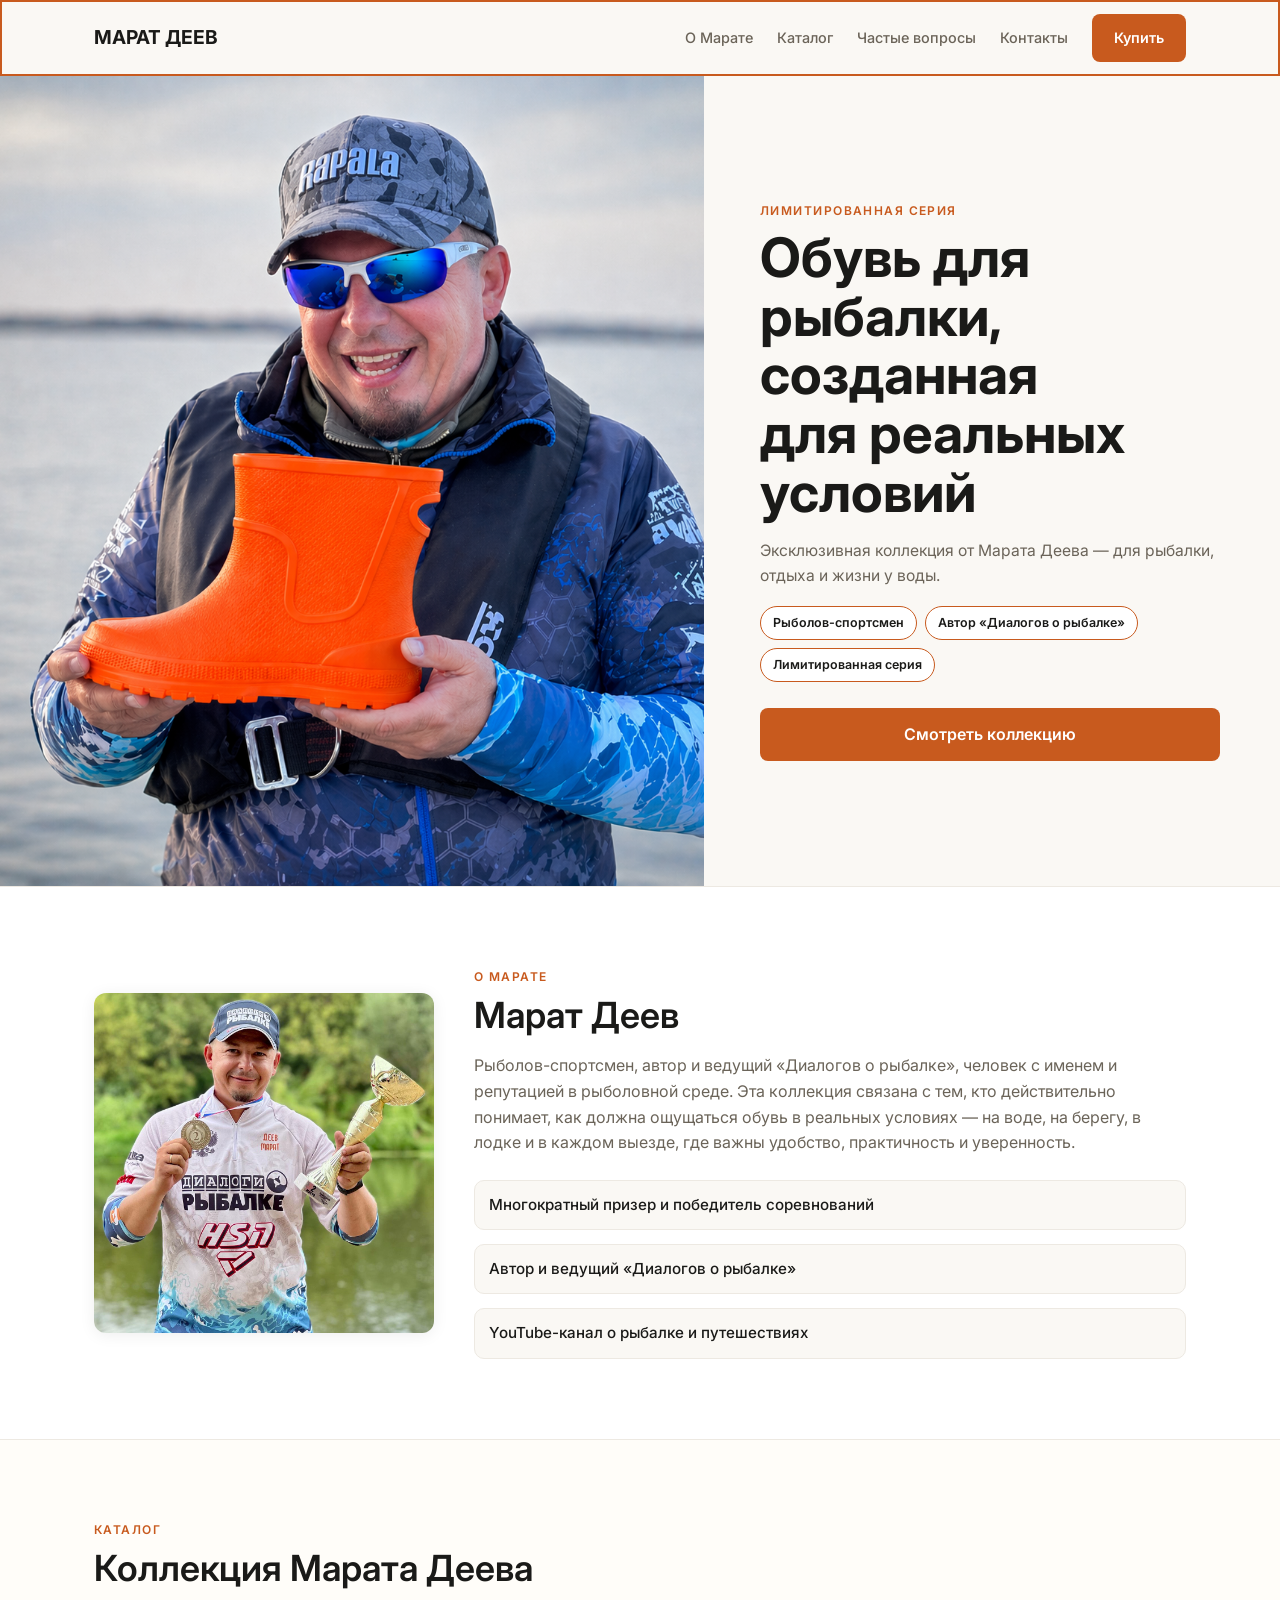
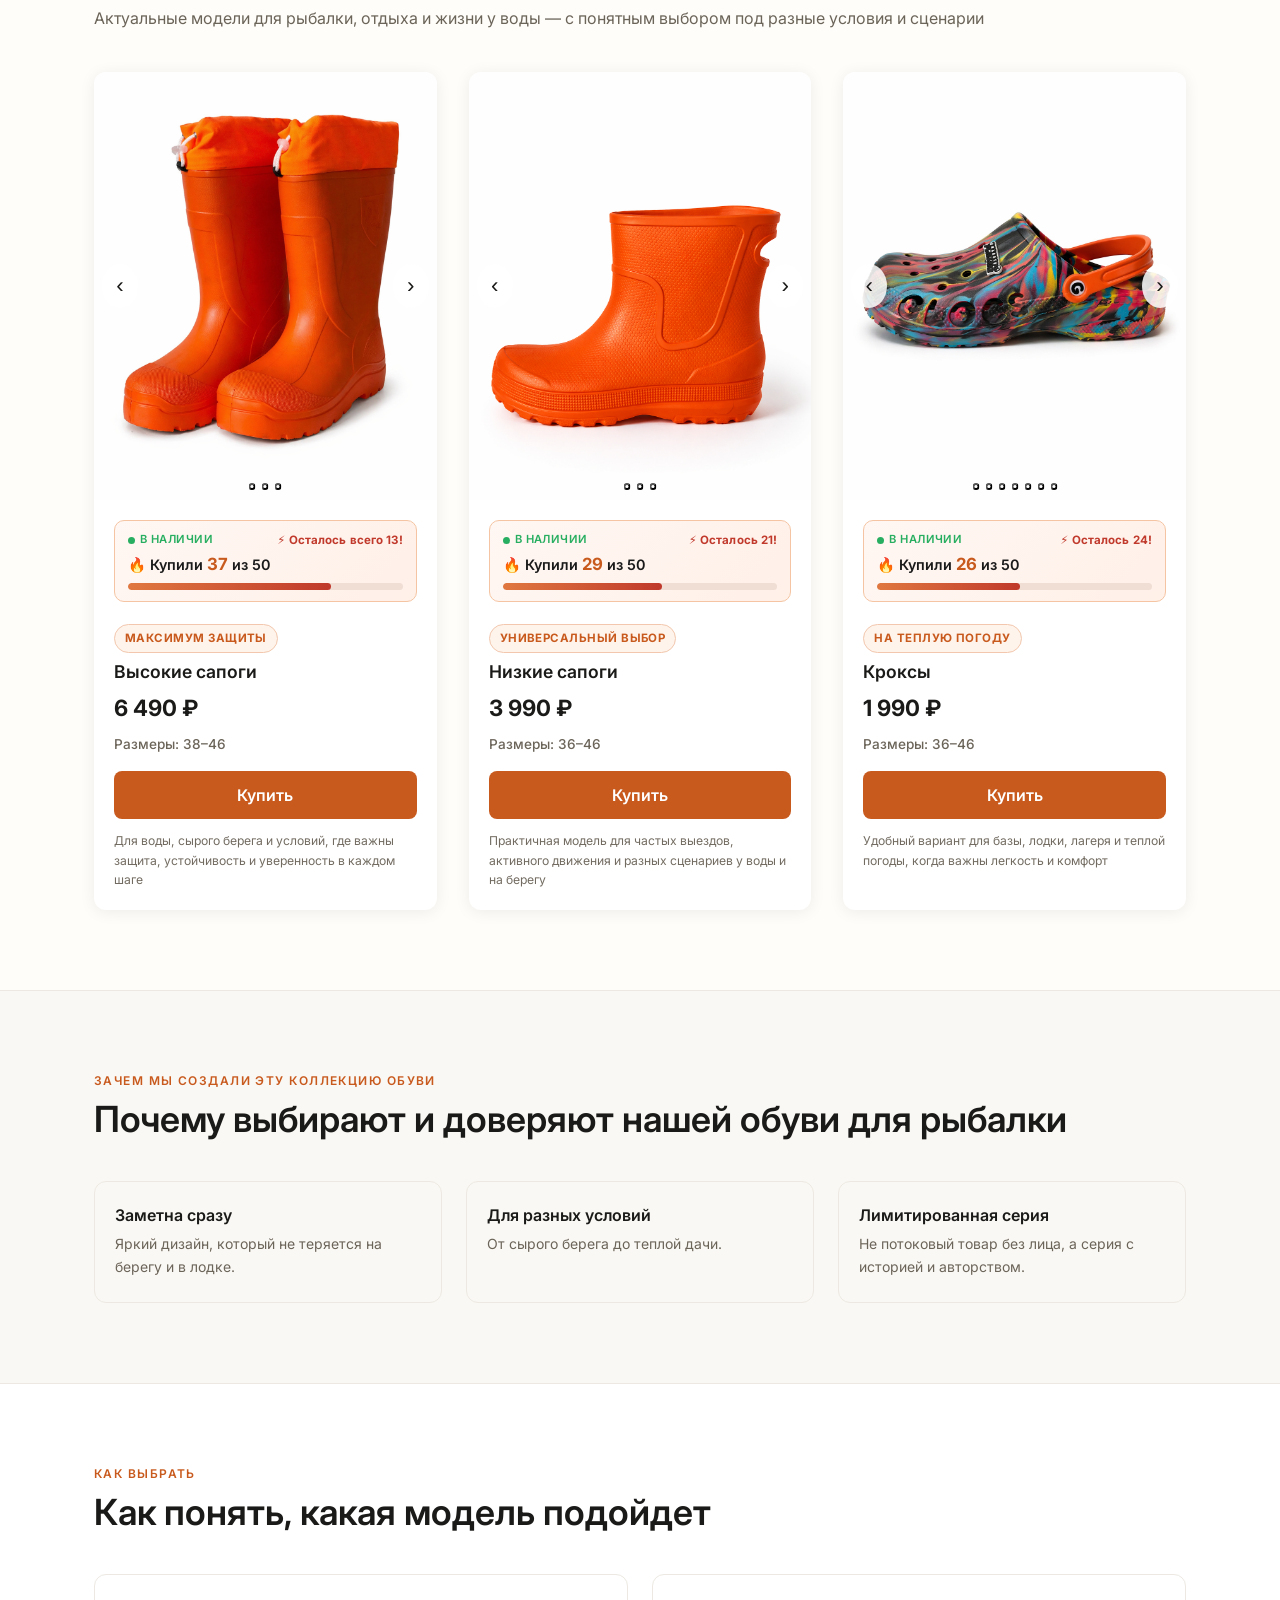
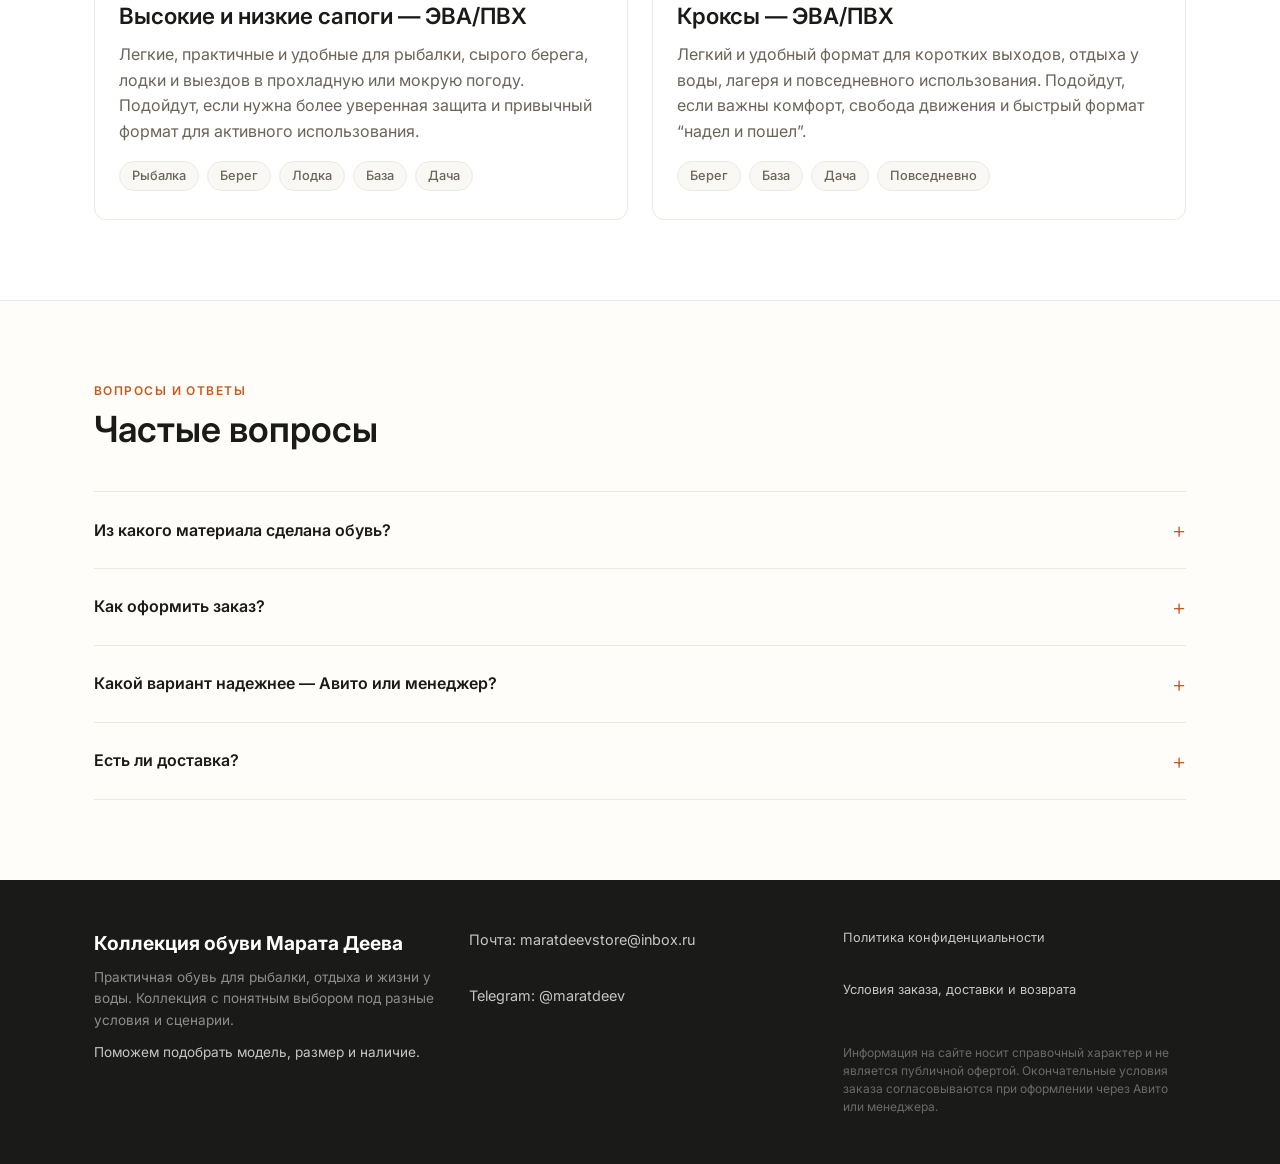
==== index.html @ df4ab4e5 "revert: restore original PNG images (undo WebP optimization) Co-Authored-By: Claude Sonnet 4.6 <nore" ====
<!DOCTYPE html>
<html lang="ru">
<head>
<meta charset="UTF-8">
  <meta name="viewport" content="width=device-width, initial-scale=1.0">

  <title>Марат Деев — Уникальная и надежная обувь для рыбалки и отдыха</title>
  <meta name="description" content="Лимитированная серия рыболовной обуви, связанная с Маратом Деевым — рыболовом-спортсменом и автором «Диалогов о рыбалке». Высокие сапоги, низкие сапоги, кроксы. Заказ через Авито и мессенджеры.">

  <!-- OG -->
  <meta property="og:title" content="Марат Деев — Уникальная и надежная обувь для рыбалки и отдыха">
  <meta property="og:description" content="Лимитированная серия обуви от рыболова-спортсмена и автора «Диалогов о рыбалке».">
  <meta property="og:type" content="website">
  <meta property="og:image" content="assets/images/hero-marat.png">
  <meta property="og:locale" content="ru_RU">

  <!-- Favicon placeholder -->
  <link rel="icon" href="data:image/svg+xml,<svg xmlns='http://www.w3.org/2000/svg' viewBox='0 0 32 32'><rect width='32' height='32' rx='6' fill='%23C85A1E'/><text x='16' y='22' font-size='18' text-anchor='middle' fill='white'>М</text></svg>">

  <!-- Fonts -->
  <link rel="preconnect" href="https://fonts.googleapis.com">
  <link rel="preconnect" href="https://fonts.gstatic.com" crossorigin>
  <link href="https://fonts.googleapis.com/css2?family=Inter:wght@400;500;600;700&display=swap" rel="stylesheet">

  <link rel="stylesheet" href="css/style.css">

  <!-- Yandex.Metrika counter -->
  <script type="text/javascript">
    (function(m,e,t,r,i,k,a){
      m[i]=m[i]||function(){(m[i].a=m[i].a||[]).push(arguments)};
      m[i].l=1*new Date();
      for(var j=0;j<document.scripts.length;j++){if(document.scripts[j].src===r){return;}}
      k=e.createElement(t),a=e.getElementsByTagName(t)[0],k.async=1,k.src=r,a.parentNode.insertBefore(k,a)
    })(window,document,'script','https://mc.yandex.ru/metrika/tag.js?id=108666198','ym');
    ym(108666198,'init',{ssr:true,webvisor:true,clickmap:true,ecommerce:"dataLayer",referrer:document.referrer,url:location.href,accurateTrackBounce:true,trackLinks:true});
  </script>
  <noscript><div><img src="https://mc.yandex.ru/watch/108666198" style="position:absolute; left:-9999px;" alt=""></div></noscript>
  <!-- /Yandex.Metrika counter -->
</head>
<body>
  <header class="site-header" id="top">
    <div class="container">
      <div class="site-header__inner">
        <a href="#top" class="site-header__logo">МАРАТ ДЕЕВ</a>
        <nav class="site-header__nav" aria-label="Основная навигация">
          <a href="#about">О Марате</a>
          <a href="#catalog">Каталог</a>
          <a href="#faq">Частые вопросы</a>
          <a href="#contacts">Контакты</a>
        </nav>
        <button class="btn site-header__cta" data-product="boots_high" data-buy>Купить</button>
      </div>
    </div>
  </header>

  <main>
    <section class="hero" id="hero">
      <div class="hero__media">
        <img src="assets/images/hero-marat.png" alt="Марат Деев — рыболов-спортсмен" class="hero__img" loading="eager">
      </div>
      <div class="hero__content container">
        <span class="section-label">Лимитированная серия</span>
        <h1 class="hero__title">Обувь для рыбалки, созданная для реальных условий</h1>
        <p class="hero__subtitle">Эксклюзивная коллекция от Марата Деева — для рыбалки, отдыха и жизни у воды.</p>
        <ul class="hero__badges">
          <li>Рыболов-спортсмен</li>
          <li>Автор «Диалогов о рыбалке»</li>
          <li>Лимитированная серия</li>
        </ul>
        <a class="btn hero__cta" href="#catalog">Смотреть коллекцию</a>
      </div>
    </section>

    <section class="about" id="about">
      <div class="container about__inner">
        <div class="about__photos">
          <img src="assets/images/marat-deev-photo.jpg" alt="Марат Деев" class="about__photo" loading="lazy">
        </div>
        <div class="about__content">
          <span class="section-label">О Марате</span>
          <h2>Марат Деев</h2>
          <p>Рыболов-спортсмен, автор и ведущий «Диалогов о рыбалке», человек с именем и репутацией в рыболовной среде. Эта коллекция связана с тем, кто действительно понимает, как должна ощущаться обувь в реальных условиях — на воде, на берегу, в лодке и в каждом выезде, где важны удобство, практичность и уверенность.</p>
          <ul class="about__facts">
            <li class="about__fact">
              <span>Многократный призер и победитель соревнований</span>
            </li>
            <li class="about__fact">
              <span>Автор и ведущий «Диалогов о рыбалке»</span>
            </li>
            <li class="about__fact">
              <span>YouTube-канал о рыбалке и путешествиях</span>
            </li>
          </ul>
        </div>
      </div>
    </section>

    <section class="catalog" id="catalog">
  <div class="container">
    <span class="section-label">Каталог</span>
    <h2>Коллекция Марата Деева</h2>
    <p>Актуальные модели для рыбалки, отдыха и жизни у воды — с понятным выбором под разные условия и сценарии</p>

    <div class="catalog__grid">

      <!-- ── PRODUCT 1: High boots ─── -->
      <article class="product-card" data-product="boots_high">
        <div class="product-card__slider" data-slider>
          <div class="product-card__slides">
            <img src="assets/images/sapog_pair.png" alt="Высокие сапоги — пара" loading="lazy">
            <img src="assets/images/sapog_high_right.png" alt="Высокие сапоги — вид сбоку" loading="lazy">
            <img src="assets/images/sapog_high_sole.png" alt="Высокие сапоги — подошва" loading="lazy">
          </div>
          <button class="product-card__slider-btn product-card__slider-btn--prev" aria-label="Предыдущее фото">&#8249;</button>
          <button class="product-card__slider-btn product-card__slider-btn--next" aria-label="Следующее фото">&#8250;</button>
          <div class="product-card__dots"></div>
        </div>
        <div class="product-card__body">
          <div class="product-counter">
            <div class="product-counter__row">
              <span class="product-counter__live">В наличии</span>
              <span class="product-counter__urgent">⚡ Осталось всего 13!</span>
            </div>
            <div class="product-counter__label">🔥 Купили <strong>37</strong> из 50</div>
            <div class="product-counter__bar"><div class="product-counter__fill" style="width:74%"></div></div>
          </div>
          <div class="product-card__scenario">Максимум защиты</div>
          <h3 class="product-card__name">Высокие сапоги</h3>
          <div class="product-card__price">6&nbsp;490&nbsp;₽</div>
          <div class="product-card__sizes">Размеры: 38–46</div>
          <button class="btn product-card__buy" data-product="boots_high" data-buy>Купить</button>
          <p class="product-card__material">Для воды, сырого берега и условий, где важны защита, устойчивость и уверенность в каждом шаге</p>
        </div>
      </article>

      <!-- ── PRODUCT 2: Low boots ─── -->
      <article class="product-card" data-product="boots_low">
        <div class="product-card__slider" data-slider>
          <div class="product-card__slides">
            <img src="assets/images/9e265ef2-b90c-4427-9e8e-622b74bcb450.png" alt="Низкие сапоги" loading="lazy">
            <img src="assets/images/sapog_high_sole-2.png" alt="Низкие сапоги — подошва" loading="lazy">
            <img src="assets/images/sapog_low_nosok.png" alt="Низкие сапоги — носок" loading="lazy">
          </div>
          <button class="product-card__slider-btn product-card__slider-btn--prev" aria-label="Предыдущее фото">&#8249;</button>
          <button class="product-card__slider-btn product-card__slider-btn--next" aria-label="Следующее фото">&#8250;</button>
          <div class="product-card__dots"></div>
        </div>
        <div class="product-card__body">
          <div class="product-counter">
            <div class="product-counter__row">
              <span class="product-counter__live">В наличии</span>
              <span class="product-counter__urgent">⚡ Осталось 21!</span>
            </div>
            <div class="product-counter__label">🔥 Купили <strong>29</strong> из 50</div>
            <div class="product-counter__bar"><div class="product-counter__fill" style="width:58%"></div></div>
          </div>
          <div class="product-card__scenario">Универсальный выбор</div>
          <h3 class="product-card__name">Низкие сапоги</h3>
          <div class="product-card__price">3&nbsp;990&nbsp;₽</div>
          <div class="product-card__sizes">Размеры: 36–46</div>
          <button class="btn product-card__buy" data-product="boots_low" data-buy>Купить</button>
          <p class="product-card__material">Практичная модель для частых выездов, активного движения и разных сценариев у воды и на берегу</p>
        </div>
      </article>

      <!-- ── PRODUCT 3: Crocs ─── -->
      <article class="product-card" data-product="crocs">
        <div class="product-card__slider" data-slider>
          <div class="product-card__slides">
            <img src="assets/images/crocs-1.png" alt="Кроксы — боковой ракурс" loading="lazy">
            <img src="assets/images/crocs-2.png" alt="Кроксы — ракурс спереди" loading="lazy">
            <img src="assets/images/crocs-3.png" alt="Кроксы — подошва" loading="lazy">
            <img src="assets/images/crocs-4.png" alt="Кроксы — вид сзади" loading="lazy">
            <img src="assets/images/crocs-5.png" alt="Кроксы — вид сверху" loading="lazy">
            <img src="assets/images/crocs-6.png" alt="Кроксы — правый бок" loading="lazy">
            <img src="assets/images/crocs-7.png" alt="Кроксы — ракурс 3/4" loading="lazy">
          </div>
          <button class="product-card__slider-btn product-card__slider-btn--prev" aria-label="Предыдущее фото">&#8249;</button>
          <button class="product-card__slider-btn product-card__slider-btn--next" aria-label="Следующее фото">&#8250;</button>
          <div class="product-card__dots"></div>
        </div>
        <div class="product-card__body">
          <div class="product-counter">
            <div class="product-counter__row">
              <span class="product-counter__live">В наличии</span>
              <span class="product-counter__urgent">⚡ Осталось 24!</span>
            </div>
            <div class="product-counter__label">🔥 Купили <strong>26</strong> из 50</div>
            <div class="product-counter__bar"><div class="product-counter__fill" style="width:52%"></div></div>
          </div>
          <div class="product-card__scenario">На теплую погоду</div>
          <h3 class="product-card__name">Кроксы</h3>
          <div class="product-card__price">1&nbsp;990&nbsp;₽</div>
          <div class="product-card__sizes">Размеры: 36–46</div>
          <button class="btn product-card__buy" data-product="crocs" data-buy>Купить</button>
          <p class="product-card__material">Удобный вариант для базы, лодки, лагеря и теплой погоды, когда важны легкость и комфорт</p>
        </div>
      </article>

    </div>
  </div>
</section>

    <section class="advantages" id="advantages">
  <div class="container">
    <span class="section-label">Зачем мы создали эту коллекцию обуви</span>
    <h2>Почему выбирают и доверяют нашей обуви для рыбалки</h2>
    <div class="advantages__grid">
      <div class="advantages__item">
        <h3>Заметна сразу</h3>
        <p>Яркий дизайн, который не теряется на берегу и в лодке.</p>
      </div>
      <div class="advantages__item">
        <h3>Для разных условий</h3>
        <p>От сырого берега до теплой дачи.</p>
      </div>
      <div class="advantages__item">
        <h3>Лимитированная серия</h3>
        <p>Не потоковый товар без лица, а серия с историей и авторством.</p>
      </div>
    </div>
  </div>
</section>

<section class="materials" id="materials">
  <div class="container">
    <span class="section-label">Как выбрать</span>
    <h2>Как понять, какая модель подойдет</h2>
    <div class="materials__grid">
      <div class="materials__card">
        <h3>Высокие и низкие сапоги — ЭВА/ПВХ</h3>
        <p>Легкие, практичные и удобные для рыбалки, сырого берега, лодки и выездов в прохладную или мокрую погоду. Подойдут, если нужна более уверенная защита и привычный формат для активного использования.</p>
        <ul class="materials__tags">
          <li>Рыбалка</li><li>Берег</li><li>Лодка</li><li>База</li><li>Дача</li>
        </ul>
      </div>
      <div class="materials__card">
        <h3>Кроксы — ЭВА/ПВХ</h3>
        <p>Легкий и удобный формат для коротких выходов, отдыха у воды, лагеря и повседневного использования. Подойдут, если важны комфорт, свобода движения и быстрый формат “надел и пошел”.</p>
        <ul class="materials__tags">
          <li>Берег</li><li>База</li><li>Дача</li><li>Повседневно</li>
        </ul>
      </div>
    </div>
  </div>
</section>

<section class="faq" id="faq">
  <div class="container">
    <span class="section-label">Вопросы и ответы</span>
    <h2>Частые вопросы</h2>
    <div class="faq__list">

      <details class="faq__item">
        <summary class="faq__question">Из какого материала сделана обувь?</summary>
        <div class="faq__answer">
          <p>Высокие и низкие сапоги, а также кроксы изготовлены из ЭВА/ПВХ — лёгкого и практичного материала, не впитывающего воду.</p>
        </div>
      </details>

      <details class="faq__item">
        <summary class="faq__question">Как оформить заказ?</summary>
        <div class="faq__answer">
          <p>Нажмите «Купить», выберите Авито или удобный мессенджер, и мы поможем оформить заказ по нужной модели.</p>
        </div>
      </details>

      <details class="faq__item">
        <summary class="faq__question">Какой вариант надежнее — Авито или менеджер?</summary>
        <div class="faq__answer">
          <p>Если хотите оформить заказ через платформу — выбирайте Авито. Если нужно быстро уточнить размер, наличие или детали — пишите менеджеру.</p>
        </div>
      </details>

      <details class="faq__item">
        <summary class="faq__question">Есть ли доставка?</summary>
        <div class="faq__answer">
          <p>Да, условия доставки уточняются при оформлении заказа через выбранный канал.</p>
        </div>
      </details>

    </div>
  </div>
</section>
  </main>
  <footer class="site-footer" id="contacts">
  <div class="container site-footer__inner">
    <div class="site-footer__brand">
      <span class="site-footer__logo">Коллекция обуви Марата Деева</span>
      <p class="site-footer__tagline">Практичная обувь для рыбалки, отдыха и жизни у воды.
Коллекция с понятным выбором под разные условия и сценарии.</p>
      <p class="site-footer__note">Поможем подобрать модель, размер и наличие.</p>
    </div>
    <div class="site-footer__contacts">
      <a href="mailto:maratdeevstore@inbox.ru" class="site-footer__link">Почта: maratdeevstore@inbox.ru</a>
      <a href="https://t.me/maratdeev" class="site-footer__link" target="_blank" rel="noopener">Telegram: @maratdeev</a>
    </div>
    <div class="site-footer__legal">
      <a href="privacy.html" class="site-footer__link site-footer__link--small">Политика конфиденциальности</a>
<a href="shippingconditions.html" class="site-footer__link site-footer__link--small">Условия заказа, доставки и возврата</a>
      <p class="site-footer__copy"></p>
      <p class="site-footer__disclaimer">Информация на сайте носит справочный характер и не является публичной офертой. Окончательные условия заказа согласовываются при оформлении через Авито или менеджера.</p>
    </div>
  </div>
</footer>
  <!-- BUY POPUP -->
<div class="popup-overlay" id="buyPopup" role="dialog" aria-modal="true" aria-label="Купить товар" hidden>
  <div class="popup">
    <button class="popup__close" id="popupClose" aria-label="Закрыть">&#10005;</button>

    <!-- Level 1 -->
    <div class="popup__level" id="popupLevel1">
      <h3 class="popup__title">Как хотите заказать?</h3>
      <p class="popup__subtitle" id="popupProductName"></p>
      <div class="popup__actions">
        <button class="btn popup__btn-avito" id="popupAvitoBtn">
          Заказать на Авито
        </button>
        <button class="btn btn--ghost popup__btn-manager" id="popupManagerBtn">
          Заказать через менеджера
        </button>
      </div>
    </div>

    <!-- Level 2 -->
    <div class="popup__level popup__level--hidden" id="popupLevel2">
      <button class="popup__back" id="popupBack">&#8592; Назад</button>
      <h3 class="popup__title">Выберите мессенджер</h3>
      <p class="popup__subtitle">Мы ответим и поможем оформить заказ</p>
      <div class="popup__actions popup__actions--column">
        <a class="btn popup__btn-vk" id="popupVkBtn" target="_blank" rel="noopener">ВКонтакте</a>
        <a class="btn popup__btn-tg" id="popupTgBtn" target="_blank" rel="noopener">Telegram</a>
        <a class="btn popup__btn-wa" id="popupWaBtn" target="_blank" rel="noopener">WhatsApp</a>
      </div>
    </div>
  </div>
</div>
  <script src="js/main.js"></script>
</body>
</html>
---- css/style.css ----
/* css/style.css */
:root {
  --color-bg: #FAF8F4;
  --color-white: #FFFFFF;
  --color-text: #1A1A18;
  --color-text-secondary: #6B6459;
  --color-accent: #C85A1E;
  --color-accent-hover: #A84A18;
  --color-border: #EDE9E2;
  --font-heading: 'Inter', system-ui, sans-serif;
  --font-body: 'Inter', system-ui, sans-serif;
  --radius: 8px;
  --shadow: 0 2px 16px rgba(0,0,0,0.07);
  --max-width: 1140px;
  --section-padding: 80px 24px;
}

*, *::before, *::after { box-sizing: border-box; margin: 0; padding: 0; }

html { scroll-behavior: smooth; }

body {
  font-family: var(--font-body);
  background: var(--color-bg);
  color: var(--color-text);
  font-size: 16px;
  line-height: 1.6;
}

img { max-width: 100%; display: block; }

a { color: inherit; text-decoration: none; }

.container {
  max-width: var(--max-width);
  margin: 0 auto;
  padding: 0 24px;
}

h1, h2, h3, h4 {
  font-family: var(--font-heading);
  line-height: 1.2;
  color: var(--color-text);
}

h1 { font-size: clamp(2rem, 5vw, 3.5rem); font-weight: 700; }
h2 { font-size: clamp(1.5rem, 3vw, 2.25rem); font-weight: 600; margin-bottom: 16px; }
h3 { font-size: clamp(1.1rem, 2vw, 1.4rem); font-weight: 600; }
h4 { font-size: clamp(0.95rem, 1.5vw, 1.1rem); font-weight: 600; }

p { color: var(--color-text-secondary); margin-bottom: 12px; }

.btn {
  display: inline-block;
  background: var(--color-accent);
  color: #fff;
  font-family: var(--font-body);
  font-weight: 600;
  font-size: 1rem;
  padding: 14px 32px;
  border: none;
  border-radius: var(--radius);
  cursor: pointer;
  transition: background 0.2s;
  text-align: center;
  min-height: 48px;
}

.btn:hover, .btn:focus { background: var(--color-accent-hover); }
.btn:focus { outline: 3px solid var(--color-accent); outline-offset: 2px; }

.btn--ghost {
  background: transparent;
  color: var(--color-accent);
  border: 2px solid var(--color-accent);
}

.btn--ghost:hover, .btn--ghost:focus {
  background: var(--color-accent);
  color: #fff;
}

section:not(.hero) { padding: var(--section-padding); }

.section-label {
  font-size: 0.75rem;
  font-weight: 600;
  letter-spacing: 0.12em;
  text-transform: uppercase;
  color: var(--color-accent);
  margin-bottom: 8px;
  display: block;
}

/* ── HEADER ─────────────────────────────────────────────────── */
.site-header {
  position: sticky;
  top: 0;
  z-index: 100;
  background: rgba(250, 248, 244, 0.95);
  -webkit-backdrop-filter: blur(8px);
  backdrop-filter: blur(8px);
  border: 2px solid var(--color-accent);
}

.site-header__inner {
  display: flex;
  align-items: center;
  gap: 24px;
  min-height: 72px;
}

.site-header__logo {
  display: inline-flex;
  align-items: center;
  font-family: var(--font-heading);
  font-size: 1.2rem;
  font-weight: 700;
  color: var(--color-text);
  line-height: 1;
  flex-shrink: 0;
}

.site-header__nav {
  display: flex;
  align-items: center;
  gap: 24px;
  margin-left: auto;
  align-self: center;
}

.site-header__nav a {
  display: inline-flex;
  align-items: center;
  font-size: 0.9rem;
  font-weight: 500;
  color: var(--color-text-secondary);
  line-height: 1;
  transition: color 0.2s;
}

.site-header__nav a:hover { color: var(--color-accent); }

.site-header__cta {
  display: inline-flex;
  align-items: center;
  justify-content: center;
  padding: 10px 22px;
  font-size: 0.9rem;
  flex-shrink: 0;
  line-height: 1;
}

@media (max-width: 768px) {
  .site-header__nav { display: none; }
  .site-header__logo { font-size: 1rem; }
}

/* ── HERO ────────────────────────────────────────────────────── */
.hero {
  position: relative;
  min-height: 92vh;
  display: flex;
  flex-direction: column;
  padding: 0;
  overflow: hidden;
}

.hero__media {
  width: 100%;
  flex: 1;
  min-height: 60vh;
  overflow: hidden;
}

.hero__img {
  width: 100%;
  height: 100%;
  object-fit: cover;
  object-position: center top;
}

.hero__content {
  position: relative;
  background: var(--color-bg);
  padding: 40px 24px 48px;
  text-align: center;
}

.hero__title {
  margin-bottom: 16px;
  font-size: clamp(1.5rem, 4.6vw, 3.4rem);
  line-height: 1.08;
  max-width: 18ch;
  text-wrap: balance;
  overflow-wrap: anywhere;
}

.hero__subtitle {
  font-size: 0.98rem;
  max-width: 560px;
  margin: 0 auto 18px;
}

.hero__badges {
  list-style: none;
  display: flex;
  flex-wrap: wrap;
  gap: 8px;
  justify-content: center;
  margin: 0 0 26px;
}

.hero__badges li {
  background: var(--color-white);
  border: 1px solid var(--color-accent);
  color: var(--color-text);
  border-radius: 999px;
  padding: 6px 12px;
  font-size: 0.78rem;
  font-weight: 600;
  min-height: unset;
}

.hero__cta { min-width: 220px; }

@media (min-width: 900px) {
  .hero {
    flex-direction: row;
    min-height: 90vh;
  }

  .hero__media {
    width: 55%;
    min-height: 90vh;
    flex: none;
  }

  .hero__content {
    flex: 1;
    display: flex;
    flex-direction: column;
    justify-content: center;
    text-align: left;
    padding: 60px 60px 60px 56px;
    background: var(--color-bg);
  }

  .hero__subtitle { margin-left: 0; margin-right: 0; }
  .hero__badges { justify-content: flex-start; }
}

/* ── ABOUT ───────────────────────────────────────────────────── */
.about { background: var(--color-white); border-top: 1px solid var(--color-border); border-bottom: 1px solid var(--color-border); }

.about__inner {
  display: grid;
  grid-template-columns: 1fr;
  gap: 40px;
  align-items: center;
}

.about__photo {
  width: 100%;
  max-width: 320px;
  border-radius: 12px;
  margin: 0 auto;
  box-shadow: var(--shadow);
}

.about__facts {
  list-style: none;
  margin-top: 24px;
  display: flex;
  flex-direction: column;
  gap: 14px;
}

.about__fact {
  display: block;
  background: var(--color-bg);
  border: 1px solid var(--color-border);
  border-radius: 10px;
  padding: 12px 14px;
  font-size: 0.95rem;
  font-weight: 500;
  color: var(--color-text);
}

@media (min-width: 768px) {
  .about__inner { grid-template-columns: 340px 1fr; }
  .about__photo { max-width: 100%; margin: 0; }
}

/* ── CATALOG ─────────────────────────────────────────────────── */
.catalog { background: #FFFDF9; border-bottom: 1px solid var(--color-border); }
.catalog__grid {
  display: grid;
  grid-template-columns: 1fr;
  gap: 32px;
  margin-top: 40px;
}

@media (min-width: 600px) {
  .catalog__grid { grid-template-columns: repeat(2, 1fr); }
}
@media (min-width: 900px) {
  .catalog__grid { grid-template-columns: repeat(3, 1fr); }
}

/* ── PRODUCT CARD ────────────────────────────────────────────── */
.product-card {
  background: var(--color-white);
  border-radius: 12px;
  overflow: hidden;
  box-shadow: var(--shadow);
  display: flex;
  flex-direction: column;
}

/* slider */
.product-card__slider {
  position: relative;
  aspect-ratio: 4 / 5;
  overflow: hidden;
  background: #F5F5F5;
}

.product-card__slides {
  display: flex;
  height: 100%;
  transition: transform 0.35s ease;
}

.product-card__slides img {
  min-width: 100%;
  width: 100%;
  height: 100%;
  object-fit: cover;
  flex-shrink: 0;
}

.product-card__slider-btn {
  position: absolute;
  top: 50%;
  transform: translateY(-50%);
  background: rgba(255,255,255,0.85);
  border: none;
  border-radius: 50%;
  width: 36px;
  height: 36px;
  font-size: 1.4rem;
  line-height: 1;
  cursor: pointer;
  display: flex;
  align-items: center;
  justify-content: center;
  color: var(--color-text);
  transition: background 0.2s;
  z-index: 2;
}

.product-card__slider-btn:hover { background: #fff; }

.product-card__slider-btn--prev { left: 8px; }
.product-card__slider-btn--next { right: 8px; }

.product-card__dots {
  position: absolute;
  bottom: 10px;
  left: 50%;
  transform: translateX(-50%);
  display: flex;
  gap: 6px;
}

.product-card__dot {
  width: 7px;
  height: 7px;
  border-radius: 50%;
  background: rgba(255,255,255,0.6);
  cursor: pointer;
  transition: background 0.2s;
}

.product-card__dot--active { background: #fff; }

/* body */
.product-card__body {
  padding: 20px;
  display: flex;
  flex-direction: column;
  gap: 8px;
  flex: 1;
}

.product-card__name { font-size: 1.1rem; }

.product-card__scenario {
  display: inline-flex;
  align-items: center;
  width: fit-content;
  font-size: 0.72rem;
  font-weight: 700;
  letter-spacing: 0.04em;
  text-transform: uppercase;
  color: var(--color-accent);
  background: #FFF4EB;
  border: 1px solid #F2C7AE;
  border-radius: 999px;
  padding: 4px 10px;
  min-height: unset;
}

.product-card__price {
  font-size: 1.4rem;
  font-weight: 700;
  color: var(--color-text);
}

.product-card__sizes {
  font-size: 0.85rem;
  color: var(--color-text-secondary);
  font-weight: 500;
}

.product-card__buy { width: 100%; margin-top: 8px; }

.product-card__material {
  font-size: 0.76rem;
  color: var(--color-text-secondary);
  margin: 0;
  padding-top: 4px;
  opacity: 0.95;
}

/* ── ADVANTAGES ──────────────────────────────────────────────── */
.advantages { background: var(--color-bg); border-bottom: 1px solid var(--color-border); }

.advantages__grid {
  display: grid;
  grid-template-columns: 1fr 1fr;
  gap: 24px;
  margin-top: 40px;
}

@media (min-width: 768px) {
  .advantages__grid { grid-template-columns: repeat(3, 1fr); }
}

.advantages__item {
  background: var(--color-bg);
  border-radius: 12px;
  padding: 24px 20px;
  border: 1px solid var(--color-border);
}

.advantages__item h3 { font-size: 1rem; margin-bottom: 8px; }
.advantages__item p { font-size: 0.875rem; margin: 0; }

/* ── MATERIALS ───────────────────────────────────────────────── */
.materials { background: var(--color-white); border-bottom: 1px solid var(--color-border); }
.materials__grid {
  display: grid;
  grid-template-columns: 1fr;
  gap: 24px;
  margin-top: 40px;
}

@media (min-width: 640px) {
  .materials__grid { grid-template-columns: 1fr 1fr; }
}

.materials__card {
  background: var(--color-white);
  border-radius: 12px;
  padding: 28px 24px;
  border: 1px solid var(--color-border);
}

.materials__card h3 { margin-bottom: 12px; }

.materials__tags {
  list-style: none;
  display: flex;
  flex-wrap: wrap;
  gap: 8px;
  margin-top: 16px;
}

.materials__tags li {
  background: var(--color-bg);
  border: 1px solid var(--color-border);
  padding: 4px 12px;
  border-radius: 20px;
  font-size: 0.8rem;
  font-weight: 500;
  color: var(--color-text-secondary);
}

/* ── FAQ ─────────────────────────────────────────────────────── */
.faq { background: #FFFDF9; }
.faq__list {
  margin-top: 40px;
  border-top: 1px solid var(--color-border);
}

.faq__item {
  border-bottom: 1px solid var(--color-border);
}

.faq__item summary {
  list-style: none;
  display: flex;
  justify-content: space-between;
  align-items: center;
  padding: 20px 0;
  cursor: pointer;
  font-weight: 600;
  font-size: 1rem;
  color: var(--color-text);
  gap: 16px;
  user-select: none;
}

.faq__item summary::-webkit-details-marker { display: none; }

.faq__item summary::after {
  content: '+';
  font-size: 1.4rem;
  font-weight: 300;
  color: var(--color-accent);
  flex-shrink: 0;
  transition: transform 0.2s;
}

.faq__item[open] summary::after {
  transform: rotate(45deg);
}

.faq__answer {
  padding: 0 0 20px;
}

.faq__answer p { font-size: 0.95rem; margin: 0; }

/* ── FOOTER ──────────────────────────────────────────────────── */
.site-footer {
  background: var(--color-text);
  color: rgba(255,255,255,0.75);
  padding: 48px 24px;
  margin-top: auto;
}

.site-footer__inner {
  display: grid;
  grid-template-columns: 1fr;
  gap: 32px;
}

@media (min-width: 768px) {
  .site-footer__inner { grid-template-columns: 1fr 1fr 1fr; align-items: start; }
}

.site-footer__logo {
  font-family: var(--font-heading);
  font-size: 1.2rem;
  font-weight: 700;
  color: #fff;
  display: block;
  margin-bottom: 8px;
}

.site-footer__tagline { font-size: 0.85rem; margin: 0; color: rgba(255,255,255,0.5); }

.site-footer__note { font-size: 0.85rem; margin: 10px 0 0; color: rgba(255,255,255,0.75); }

.site-footer__contacts {
  display: flex;
  flex-direction: column;
  gap: 12px;
}

.site-footer__link {
  color: rgba(255,255,255,0.75);
  font-size: 0.9rem;
  transition: color 0.2s;
  display: inline-block;
}

.site-footer__link:hover { color: #fff; }

.site-footer__link--small { font-size: 0.8rem; }

.site-footer__legal { display: flex; flex-direction: column; gap: 8px; }

.site-footer__copy { font-size: 0.8rem; margin: 0; color: rgba(255,255,255,0.4); }

.site-footer__disclaimer { font-size: 0.75rem; margin: 4px 0 0; color: rgba(255,255,255,0.35); line-height: 1.5; max-width: 480px; }

/* ── POPUP ───────────────────────────────────────────────────── */
.popup-overlay[hidden] { display: none !important; }

.popup-overlay {
  position: fixed;
  inset: 0;
  background: rgba(0,0,0,0.5);
  z-index: 200;
  display: flex;
  align-items: flex-end;
  justify-content: center;
  padding: 0;
  animation: fadeIn 0.2s ease;
}

@media (min-width: 520px) {
  .popup-overlay { align-items: center; padding: 24px; }
}

@keyframes fadeIn {
  from { opacity: 0; }
  to   { opacity: 1; }
}

.popup {
  background: var(--color-white);
  border-radius: 16px 16px 0 0;
  padding: 32px 24px 40px;
  width: 100%;
  max-width: 420px;
  position: relative;
  animation: slideUp 0.25s ease;
}

@media (min-width: 520px) {
  .popup { border-radius: 16px; padding: 40px 36px; }
}

@keyframes slideUp {
  from { transform: translateY(40px); opacity: 0; }
  to   { transform: translateY(0);    opacity: 1; }
}

.popup__close {
  position: absolute;
  top: 16px;
  right: 16px;
  background: none;
  border: none;
  font-size: 1.1rem;
  cursor: pointer;
  color: var(--color-text-secondary);
  width: 32px;
  height: 32px;
  display: flex;
  align-items: center;
  justify-content: center;
  border-radius: 50%;
  transition: background 0.2s;
}

.popup__close:hover { background: var(--color-bg); }

.popup__title { margin-bottom: 6px; font-size: 1.2rem; }

.popup__subtitle { font-size: 0.9rem; color: var(--color-text-secondary); margin-bottom: 24px; }

.popup__actions {
  display: flex;
  flex-direction: column;
  gap: 12px;
}

.popup__level--hidden { display: none; }

.popup__back {
  background: none;
  border: none;
  cursor: pointer;
  font-size: 0.9rem;
  color: var(--color-accent);
  font-weight: 500;
  padding: 0;
  margin-bottom: 16px;
  display: inline-flex;
  align-items: center;
  gap: 4px;
}

.popup__btn-vk  { background: #0077FF; }
.popup__btn-vk:hover  { background: #005FCC; }
.popup__btn-tg  { background: #27A7E7; }
.popup__btn-tg:hover  { background: #1A8EC2; }
.popup__btn-wa  { background: #25D366; }
.popup__btn-wa:hover  { background: #1DAE52; }

/* ── MOBILE FINAL PASS ───────────────────────────────────────── */
@media (max-width: 480px) {
  :root { --section-padding: 52px 20px; }

  h1 { font-size: 1.85rem; }
  .hero__title {
    font-size: clamp(1.3rem, 7.6vw, 1.85rem);
    max-width: 20ch;
  }
  h2 { font-size: 1.4rem; }

  .advantages__grid { grid-template-columns: 1fr; }

  .catalog__grid { gap: 20px; }

  .product-card__price { font-size: 1.25rem; }

  .popup { padding: 28px 20px 36px; }
}

/* Ensure tap targets are at least 44px */
button, a, summary { min-height: 44px; }
.product-card__dot { min-height: unset; }

/* Smooth scroll offset for sticky header */
[id] { scroll-margin-top: 72px; }

/* ── PRODUCT COUNTER ─────────────────────────────────────────── */
.product-counter {
  background: linear-gradient(135deg, #fff7f3 0%, #fff0e8 100%);
  border: 1.5px solid #f5c5a3;
  border-radius: 10px;
  padding: 10px 13px 11px;
  margin-bottom: 14px;
}

.product-counter__row {
  display: flex;
  align-items: center;
  justify-content: space-between;
  margin-bottom: 5px;
}

.product-counter__live {
  display: inline-flex;
  align-items: center;
  gap: 5px;
  font-size: 0.7rem;
  font-weight: 600;
  color: #27ae60;
  letter-spacing: 0.04em;
  text-transform: uppercase;
}

.product-counter__live::before {
  content: '';
  display: inline-block;
  width: 7px;
  height: 7px;
  background: #27ae60;
  border-radius: 50%;
  flex-shrink: 0;
  animation: pc-pulse 1.8s ease-in-out infinite;
}

@keyframes pc-pulse {
  0%, 100% { opacity: 1; transform: scale(1); box-shadow: 0 0 0 0 rgba(39,174,96,.5); }
  50%       { opacity: 0.6; transform: scale(0.75); box-shadow: 0 0 0 4px rgba(39,174,96,0); }
}

.product-counter__urgent {
  font-size: 0.72rem;
  font-weight: 700;
  color: #c0392b;
  letter-spacing: 0.01em;
  animation: pc-flicker 3s ease-in-out infinite;
}

@keyframes pc-flicker {
  0%, 90%, 100% { opacity: 1; }
  95%            { opacity: 0.65; }
}

.product-counter__label {
  font-size: 0.9rem;
  font-weight: 600;
  color: #1a1a1a;
  margin-bottom: 7px;
  line-height: 1.3;
}

.product-counter__label strong {
  font-size: 1.05rem;
  color: #C85A1E;
}

.product-counter__bar {
  height: 7px;
  background: #f0ddd4;
  border-radius: 99px;
  overflow: hidden;
}

.product-counter__fill {
  height: 100%;
  background: linear-gradient(90deg, #e07840 0%, #c0392b 100%);
  border-radius: 99px;
  animation: pc-grow .9s cubic-bezier(.22,1,.36,1) both;
  animation-delay: .3s;
}

@keyframes pc-grow {
  from { width: 0 !important; }
}
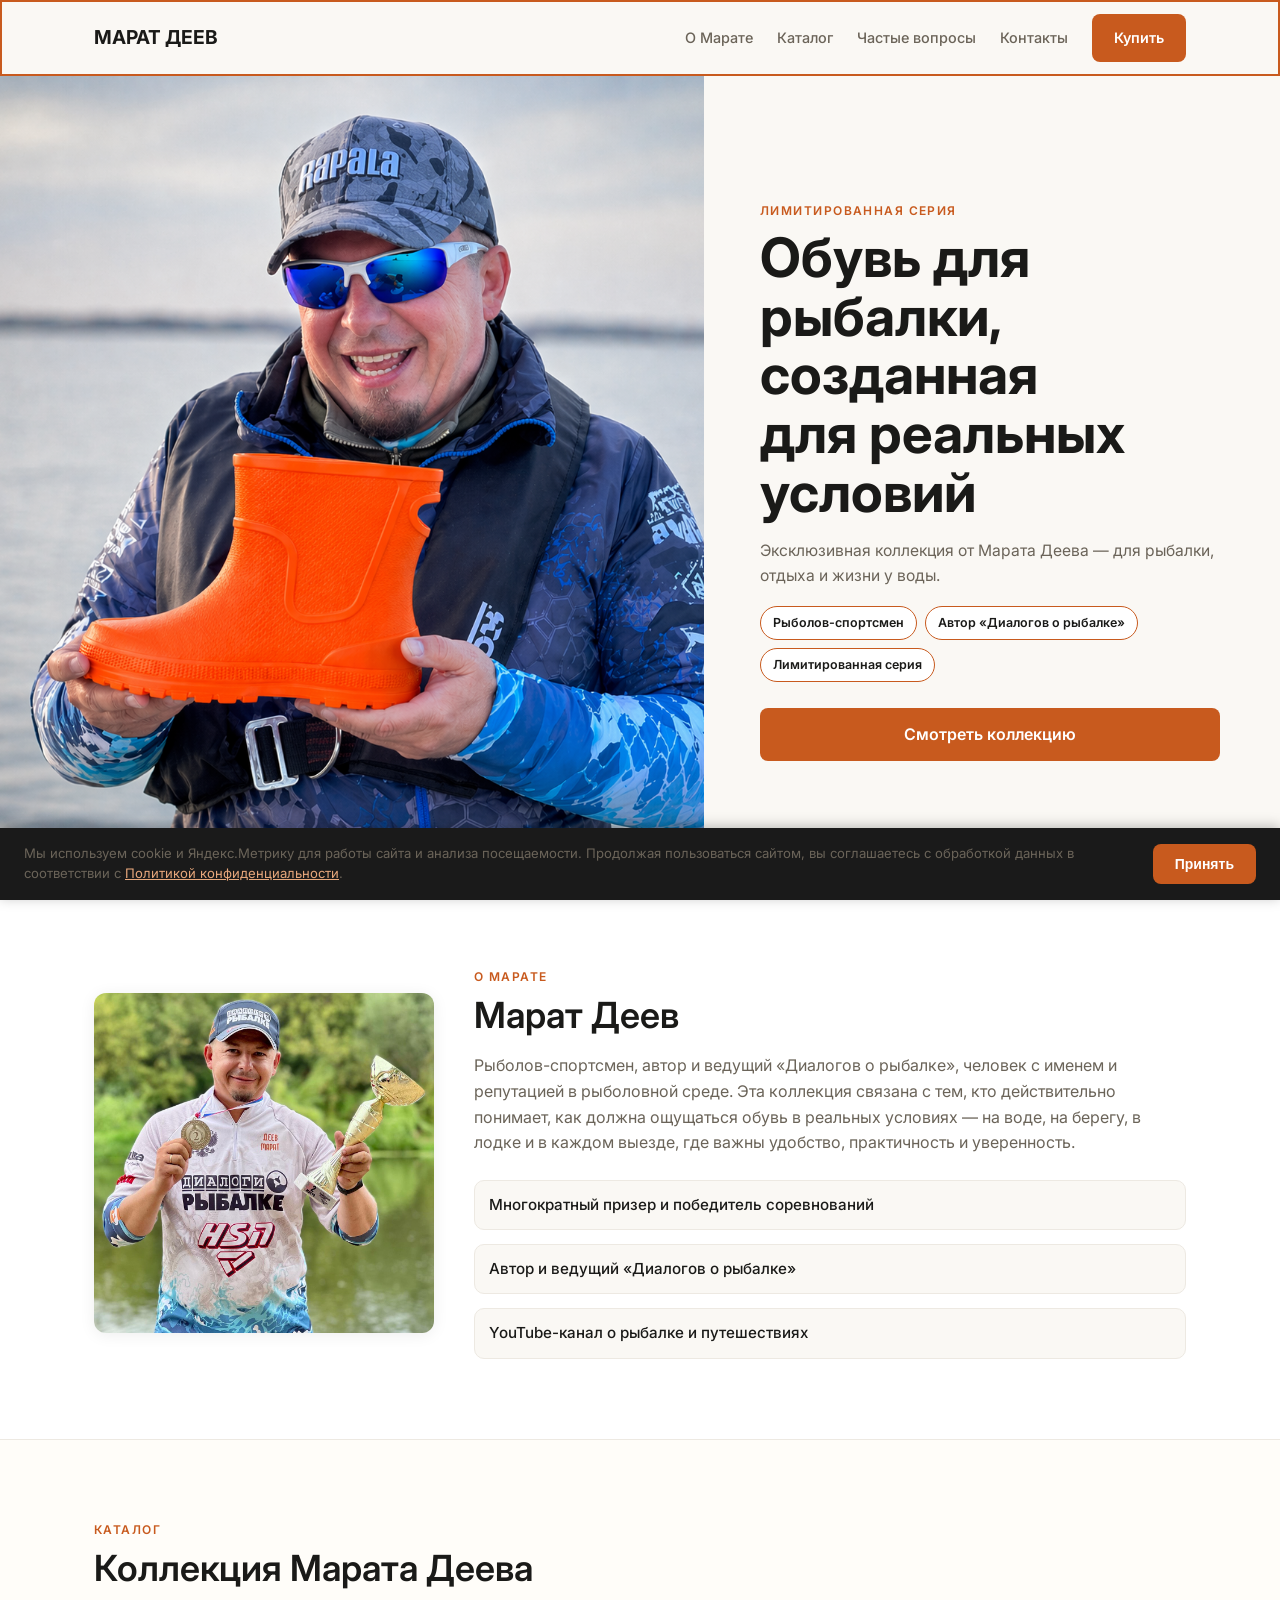
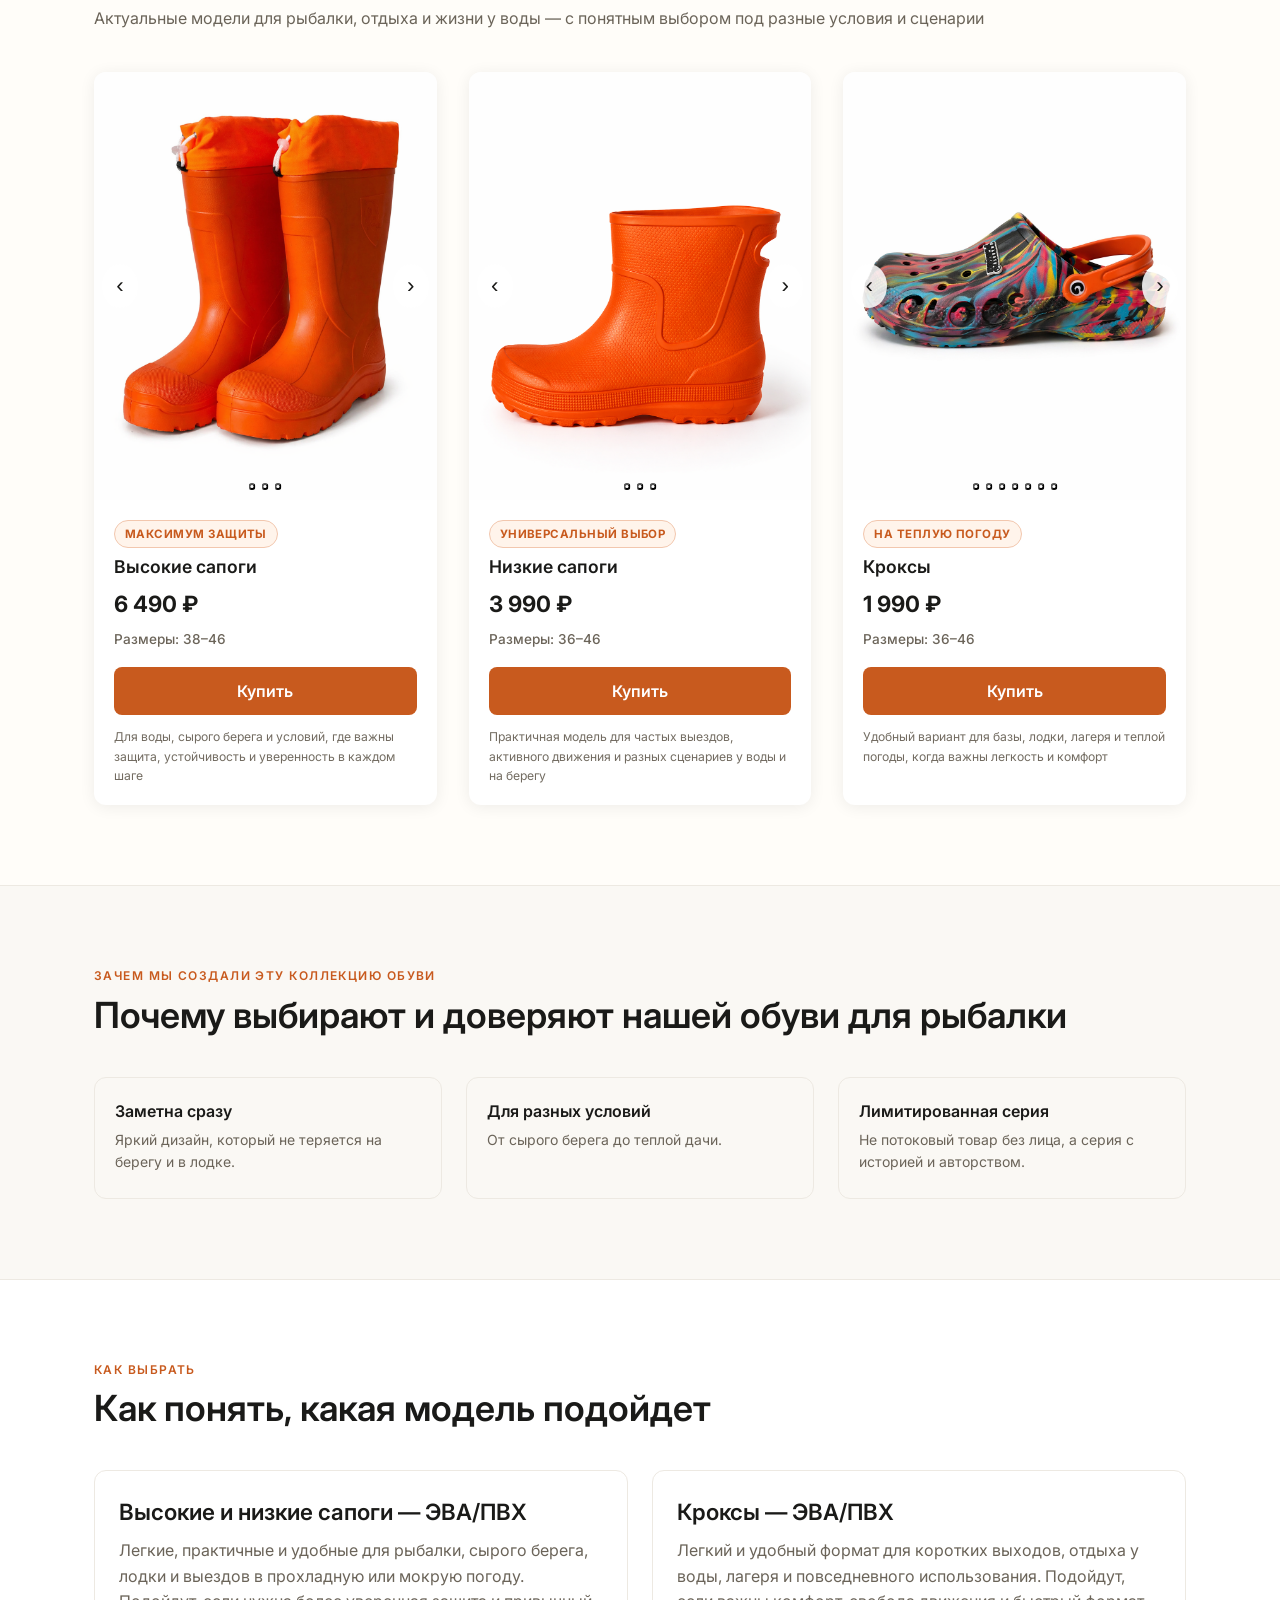
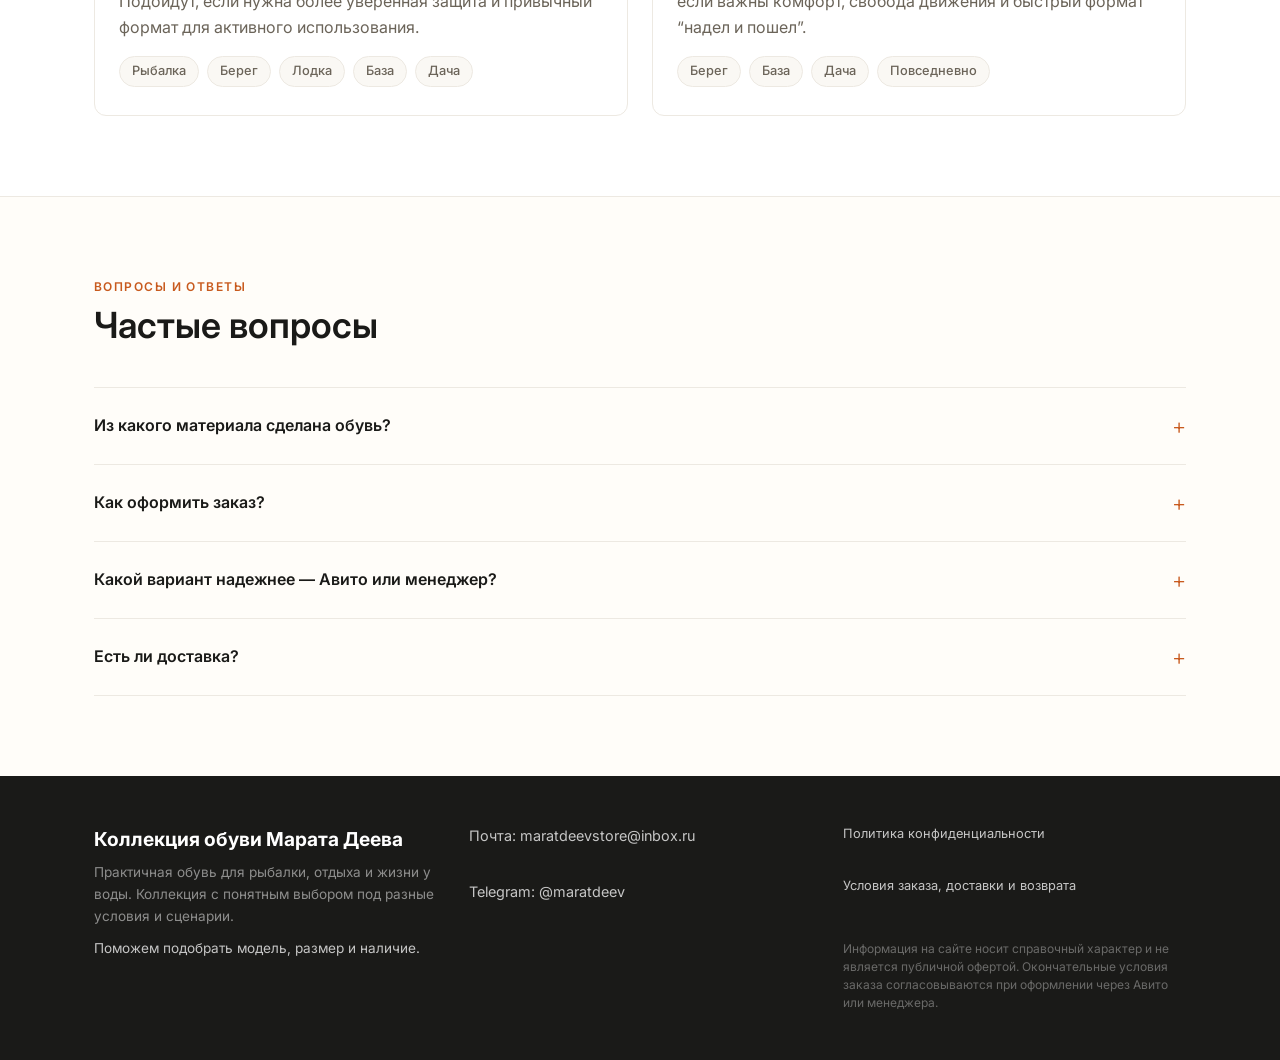
==== commit aad18237: "revert: restore original PNG images (undo WebP optimization) Co-Authored-By: Claude Sonnet 4.6 <nore" ====
--- a/index.html
+++ b/index.html
@@ -116,14 +116,6 @@
           <div class="product-card__dots"></div>
         </div>
         <div class="product-card__body">
-          <div class="product-counter">
-            <div class="product-counter__row">
-              <span class="product-counter__live">В наличии</span>
-              <span class="product-counter__urgent">⚡ Осталось всего 13!</span>
-            </div>
-            <div class="product-counter__label">🔥 Купили <strong>37</strong> из 50</div>
-            <div class="product-counter__bar"><div class="product-counter__fill" style="width:74%"></div></div>
-          </div>
           <div class="product-card__scenario">Максимум защиты</div>
           <h3 class="product-card__name">Высокие сапоги</h3>
           <div class="product-card__price">6&nbsp;490&nbsp;₽</div>
@@ -146,14 +138,6 @@
           <div class="product-card__dots"></div>
         </div>
         <div class="product-card__body">
-          <div class="product-counter">
-            <div class="product-counter__row">
-              <span class="product-counter__live">В наличии</span>
-              <span class="product-counter__urgent">⚡ Осталось 21!</span>
-            </div>
-            <div class="product-counter__label">🔥 Купили <strong>29</strong> из 50</div>
-            <div class="product-counter__bar"><div class="product-counter__fill" style="width:58%"></div></div>
-          </div>
           <div class="product-card__scenario">Универсальный выбор</div>
           <h3 class="product-card__name">Низкие сапоги</h3>
           <div class="product-card__price">3&nbsp;990&nbsp;₽</div>
@@ -180,14 +164,6 @@
           <div class="product-card__dots"></div>
         </div>
         <div class="product-card__body">
-          <div class="product-counter">
-            <div class="product-counter__row">
-              <span class="product-counter__live">В наличии</span>
-              <span class="product-counter__urgent">⚡ Осталось 24!</span>
-            </div>
-            <div class="product-counter__label">🔥 Купили <strong>26</strong> из 50</div>
-            <div class="product-counter__bar"><div class="product-counter__fill" style="width:52%"></div></div>
-          </div>
           <div class="product-card__scenario">На теплую погоду</div>
           <h3 class="product-card__name">Кроксы</h3>
           <div class="product-card__price">1&nbsp;990&nbsp;₽</div>
@@ -304,37 +280,79 @@
   </div>
 </footer>
   <!-- BUY POPUP -->
-<div class="popup-overlay" id="buyPopup" role="dialog" aria-modal="true" aria-label="Купить товар" hidden>
-  <div class="popup">
+<div class="popup-overlay" id="buyPopup" role="dialog" aria-modal="true" aria-label="Оставить заявку" hidden>
+  <div class="popup popup--form">
     <button class="popup__close" id="popupClose" aria-label="Закрыть">&#10005;</button>
-
-    <!-- Level 1 -->
-    <div class="popup__level" id="popupLevel1">
-      <h3 class="popup__title">Как хотите заказать?</h3>
-      <p class="popup__subtitle" id="popupProductName"></p>
-      <div class="popup__actions">
-        <button class="btn popup__btn-avito" id="popupAvitoBtn">
-          Заказать на Авито
-        </button>
-        <button class="btn btn--ghost popup__btn-manager" id="popupManagerBtn">
-          Заказать через менеджера
-        </button>
-      </div>
-    </div>
-
-    <!-- Level 2 -->
-    <div class="popup__level popup__level--hidden" id="popupLevel2">
-      <button class="popup__back" id="popupBack">&#8592; Назад</button>
-      <h3 class="popup__title">Выберите мессенджер</h3>
-      <p class="popup__subtitle">Мы ответим и поможем оформить заказ</p>
-      <div class="popup__actions popup__actions--column">
-        <a class="btn popup__btn-vk" id="popupVkBtn" target="_blank" rel="noopener">ВКонтакте</a>
-        <a class="btn popup__btn-tg" id="popupTgBtn" target="_blank" rel="noopener">Telegram</a>
-        <a class="btn popup__btn-wa" id="popupWaBtn" target="_blank" rel="noopener">WhatsApp</a>
-      </div>
+    <h3 class="popup__title">Оставьте заявку</h3>
+    <p class="popup__subtitle">Мы свяжемся с вами и поможем оформить заказ</p>
+
+    <form class="lead-form" id="leadForm" novalidate>
+      <div class="lead-form__field">
+        <label for="lf-firstname">Имя <span aria-hidden="true">*</span></label>
+        <input type="text" id="lf-firstname" name="firstname" placeholder="Иван" required autocomplete="given-name">
+      </div>
+
+      <div class="lead-form__field">
+        <label for="lf-phone">Телефон <span aria-hidden="true">*</span></label>
+        <input type="tel" id="lf-phone" name="phone" placeholder="+7 900 000-00-00" autocomplete="tel">
+      </div>
+
+      <div class="lead-form__field">
+        <label for="lf-email">Email <span aria-hidden="true">*</span></label>
+        <input type="email" id="lf-email" name="email" placeholder="example@mail.ru" required autocomplete="email">
+      </div>
+
+      <div class="lead-form__field">
+        <label for="lf-product">Желаемый товар <span aria-hidden="true">*</span></label>
+        <select id="lf-product" name="product" required>
+          <option value="">— Выберите модель —</option>
+          <option value="Высокие сапоги">Высокие сапоги — 6 490 ₽</option>
+          <option value="Низкие сапоги">Низкие сапоги — 3 990 ₽</option>
+          <option value="Кроксы">Кроксы — 2 490 ₽</option>
+        </select>
+      </div>
+
+      <div class="lead-form__row">
+        <div class="lead-form__field">
+          <label for="lf-size">Размер <span aria-hidden="true">*</span></label>
+          <input type="number" id="lf-size" name="size" placeholder="42" min="36" max="46" required>
+        </div>
+        <div class="lead-form__field">
+          <label for="lf-qty">Количество <span aria-hidden="true">*</span></label>
+          <input type="number" id="lf-qty" name="quantity" placeholder="1" min="1" max="99" value="1" required>
+        </div>
+      </div>
+
+      <p class="lead-form__error" id="lfError" hidden></p>
+
+      <div class="lead-form__consent" id="lfConsentBox">
+        <input type="checkbox" id="lf-consent" name="consent" required>
+        <label for="lf-consent" class="lead-form__consent-text">
+          Я соглашаюсь на обработку персональных данных в соответствии с
+          <a href="privacy.html" target="_blank">Политикой конфиденциальности</a>
+        </label>
+      </div>
+
+      <button type="submit" class="btn lead-form__submit" id="lfSubmit">Отправить заявку</button>
+    </form>
+
+    <div class="lead-form__success" id="lfSuccess" hidden>
+      <p class="lead-form__success-icon">✓</p>
+      <h4>Заявка отправлена!</h4>
+      <p>Продажи начнутся 25 апреля в 20:00 по Москве и мы сразу сообщим Вам об этом!</p>
     </div>
   </div>
 </div>
+  <div id="cookieBanner" class="cookie-banner" hidden>
+    <p class="cookie-banner__text">
+      Мы используем cookie и Яндекс.Метрику для работы сайта и анализа посещаемости.
+      Продолжая пользоваться сайтом, вы соглашаетесь с обработкой данных в соответствии с
+      <a href="privacy.html">Политикой конфиденциальности</a>.
+    </p>
+    <button id="cookieAccept" class="cookie-banner__btn">Принять</button>
+  </div>
+
   <script src="js/main.js"></script>
+  <script src="js/presale.js"></script>
 </body>
 </html>
--- a/css/style.css
+++ b/css/style.css
@@ -694,6 +694,79 @@
 .popup__btn-wa  { background: #25D366; }
 .popup__btn-wa:hover  { background: #1DAE52; }
 
+/* ── LEAD FORM ───────────────────────────────────────────────── */
+.popup--form { max-width: 480px; }
+
+.lead-form { display: flex; flex-direction: column; gap: 14px; }
+
+.lead-form__row { display: grid; grid-template-columns: 1fr 1fr; gap: 12px; }
+
+.lead-form__field { display: flex; flex-direction: column; gap: 5px; }
+
+.lead-form__field label {
+  font-size: 0.85rem;
+  font-weight: 500;
+  color: var(--color-text-primary);
+}
+
+.lead-form__field label span { color: var(--color-accent); }
+
+.lead-form__field input,
+.lead-form__field select {
+  border: 1.5px solid var(--color-border);
+  border-radius: 8px;
+  padding: 10px 12px;
+  font-size: 0.95rem;
+  font-family: var(--font-body);
+  color: var(--color-text-primary);
+  background: var(--color-bg);
+  outline: none;
+  transition: border-color 0.2s;
+  width: 100%;
+  box-sizing: border-box;
+}
+
+.lead-form__field input:focus,
+.lead-form__field select:focus { border-color: var(--color-accent); }
+
+.lead-form__field input.invalid,
+.lead-form__field select.invalid { border-color: #d9534f; }
+
+.lead-form__error {
+  font-size: 0.85rem;
+  color: #d9534f;
+  margin: 0;
+}
+
+.lead-form__submit { width: 100%; margin-top: 4px; }
+
+.lead-form__submit:disabled { opacity: 0.6; cursor: not-allowed; }
+
+.lead-form__legal {
+  font-size: 0.75rem;
+  color: var(--color-text-secondary);
+  text-align: center;
+  margin: 0;
+}
+
+.lead-form__legal a { color: var(--color-accent); }
+
+.lead-form__success { text-align: center; padding: 24px 0; }
+
+.lead-form__success-icon {
+  font-size: 2.5rem;
+  color: #2ecc71;
+  margin: 0 0 12px;
+}
+
+.lead-form__success h4 { font-size: 1.2rem; margin-bottom: 8px; }
+
+.lead-form__success p { color: var(--color-text-secondary); font-size: 0.95rem; }
+
+@media (max-width: 400px) {
+  .lead-form__row { grid-template-columns: 1fr; }
+}
+
 /* ── MOBILE FINAL PASS ───────────────────────────────────────── */
 @media (max-width: 480px) {
   :root { --section-padding: 52px 20px; }
@@ -721,90 +794,79 @@
 /* Smooth scroll offset for sticky header */
 [id] { scroll-margin-top: 72px; }
 
-/* ── PRODUCT COUNTER ─────────────────────────────────────────── */
-.product-counter {
-  background: linear-gradient(135deg, #fff7f3 0%, #fff0e8 100%);
-  border: 1.5px solid #f5c5a3;
-  border-radius: 10px;
-  padding: 10px 13px 11px;
-  margin-bottom: 14px;
-}
-
-.product-counter__row {
-  display: flex;
-  align-items: center;
-  justify-content: space-between;
-  margin-bottom: 5px;
-}
-
-.product-counter__live {
-  display: inline-flex;
-  align-items: center;
-  gap: 5px;
-  font-size: 0.7rem;
+/* ── COOKIE BANNER ───────────────────────────────────────────── */
+.cookie-banner {
+  position: fixed;
+  bottom: 0;
+  left: 0;
+  right: 0;
+  z-index: 9999;
+  background: #1a1a1a;
+  color: #e8e8e8;
+  padding: 16px 24px;
+  display: flex;
+  align-items: center;
+  gap: 20px;
+  box-shadow: 0 -2px 12px rgba(0,0,0,0.25);
+}
+
+.cookie-banner[hidden] { display: none !important; }
+
+.cookie-banner__text {
+  flex: 1;
+  font-size: 0.82rem;
+  line-height: 1.5;
+  margin: 0;
+}
+
+.cookie-banner__text a { color: #e8a87c; text-decoration: underline; }
+
+.cookie-banner__btn {
+  flex-shrink: 0;
+  background: var(--color-accent);
+  color: #fff;
+  border: none;
+  border-radius: 8px;
+  padding: 10px 22px;
+  font-size: 0.875rem;
   font-weight: 600;
-  color: #27ae60;
-  letter-spacing: 0.04em;
-  text-transform: uppercase;
-}
-
-.product-counter__live::before {
-  content: '';
-  display: inline-block;
-  width: 7px;
-  height: 7px;
-  background: #27ae60;
-  border-radius: 50%;
+  cursor: pointer;
+  min-height: 40px;
+  white-space: nowrap;
+}
+
+.cookie-banner__btn:hover { opacity: 0.88; }
+
+@media (max-width: 600px) {
+  .cookie-banner { flex-direction: column; align-items: stretch; gap: 12px; }
+  .cookie-banner__btn { text-align: center; }
+}
+
+/* ── CONSENT CHECKBOX ────────────────────────────────────────── */
+.lead-form__consent {
+  display: flex;
+  align-items: flex-start;
+  gap: 10px;
+  margin-top: 8px;
+}
+
+.lead-form__consent input[type="checkbox"] {
   flex-shrink: 0;
-  animation: pc-pulse 1.8s ease-in-out infinite;
-}
-
-@keyframes pc-pulse {
-  0%, 100% { opacity: 1; transform: scale(1); box-shadow: 0 0 0 0 rgba(39,174,96,.5); }
-  50%       { opacity: 0.6; transform: scale(0.75); box-shadow: 0 0 0 4px rgba(39,174,96,0); }
-}
-
-.product-counter__urgent {
-  font-size: 0.72rem;
-  font-weight: 700;
-  color: #c0392b;
-  letter-spacing: 0.01em;
-  animation: pc-flicker 3s ease-in-out infinite;
-}
-
-@keyframes pc-flicker {
-  0%, 90%, 100% { opacity: 1; }
-  95%            { opacity: 0.65; }
-}
-
-.product-counter__label {
-  font-size: 0.9rem;
-  font-weight: 600;
-  color: #1a1a1a;
-  margin-bottom: 7px;
-  line-height: 1.3;
-}
-
-.product-counter__label strong {
-  font-size: 1.05rem;
-  color: #C85A1E;
-}
-
-.product-counter__bar {
-  height: 7px;
-  background: #f0ddd4;
-  border-radius: 99px;
-  overflow: hidden;
-}
-
-.product-counter__fill {
-  height: 100%;
-  background: linear-gradient(90deg, #e07840 0%, #c0392b 100%);
-  border-radius: 99px;
-  animation: pc-grow .9s cubic-bezier(.22,1,.36,1) both;
-  animation-delay: .3s;
-}
-
-@keyframes pc-grow {
-  from { width: 0 !important; }
-}
+  width: 18px;
+  height: 18px;
+  margin-top: 2px;
+  accent-color: var(--color-accent);
+  cursor: pointer;
+}
+
+.lead-form__consent-text {
+  font-size: 0.8rem;
+  color: var(--color-text-secondary);
+  line-height: 1.5;
+  cursor: pointer;
+}
+
+.lead-form__consent-text a { color: var(--color-accent); text-decoration: underline; }
+
+.lead-form__consent--invalid .lead-form__consent-text { color: #d9534f; }
+.lead-form__consent--invalid input[type="checkbox"] { outline: 2px solid #d9534f; border-radius: 2px; }
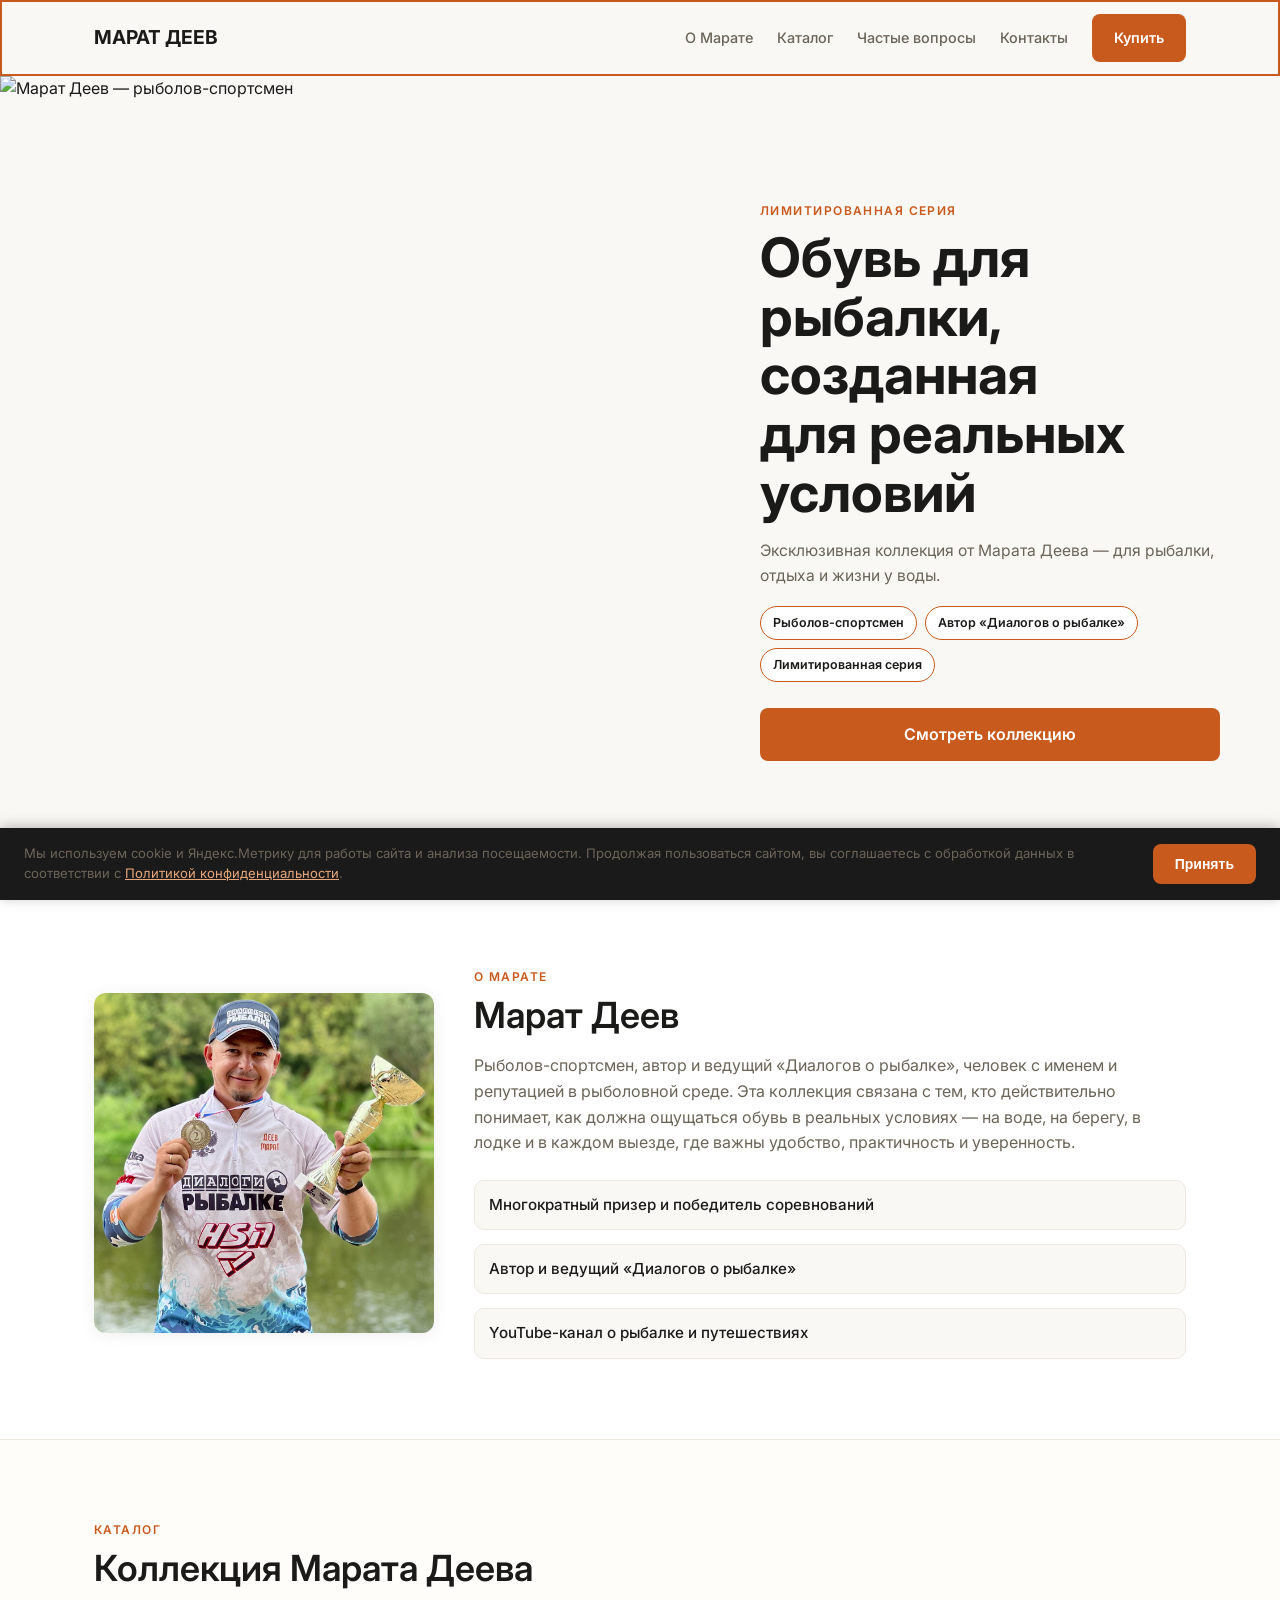
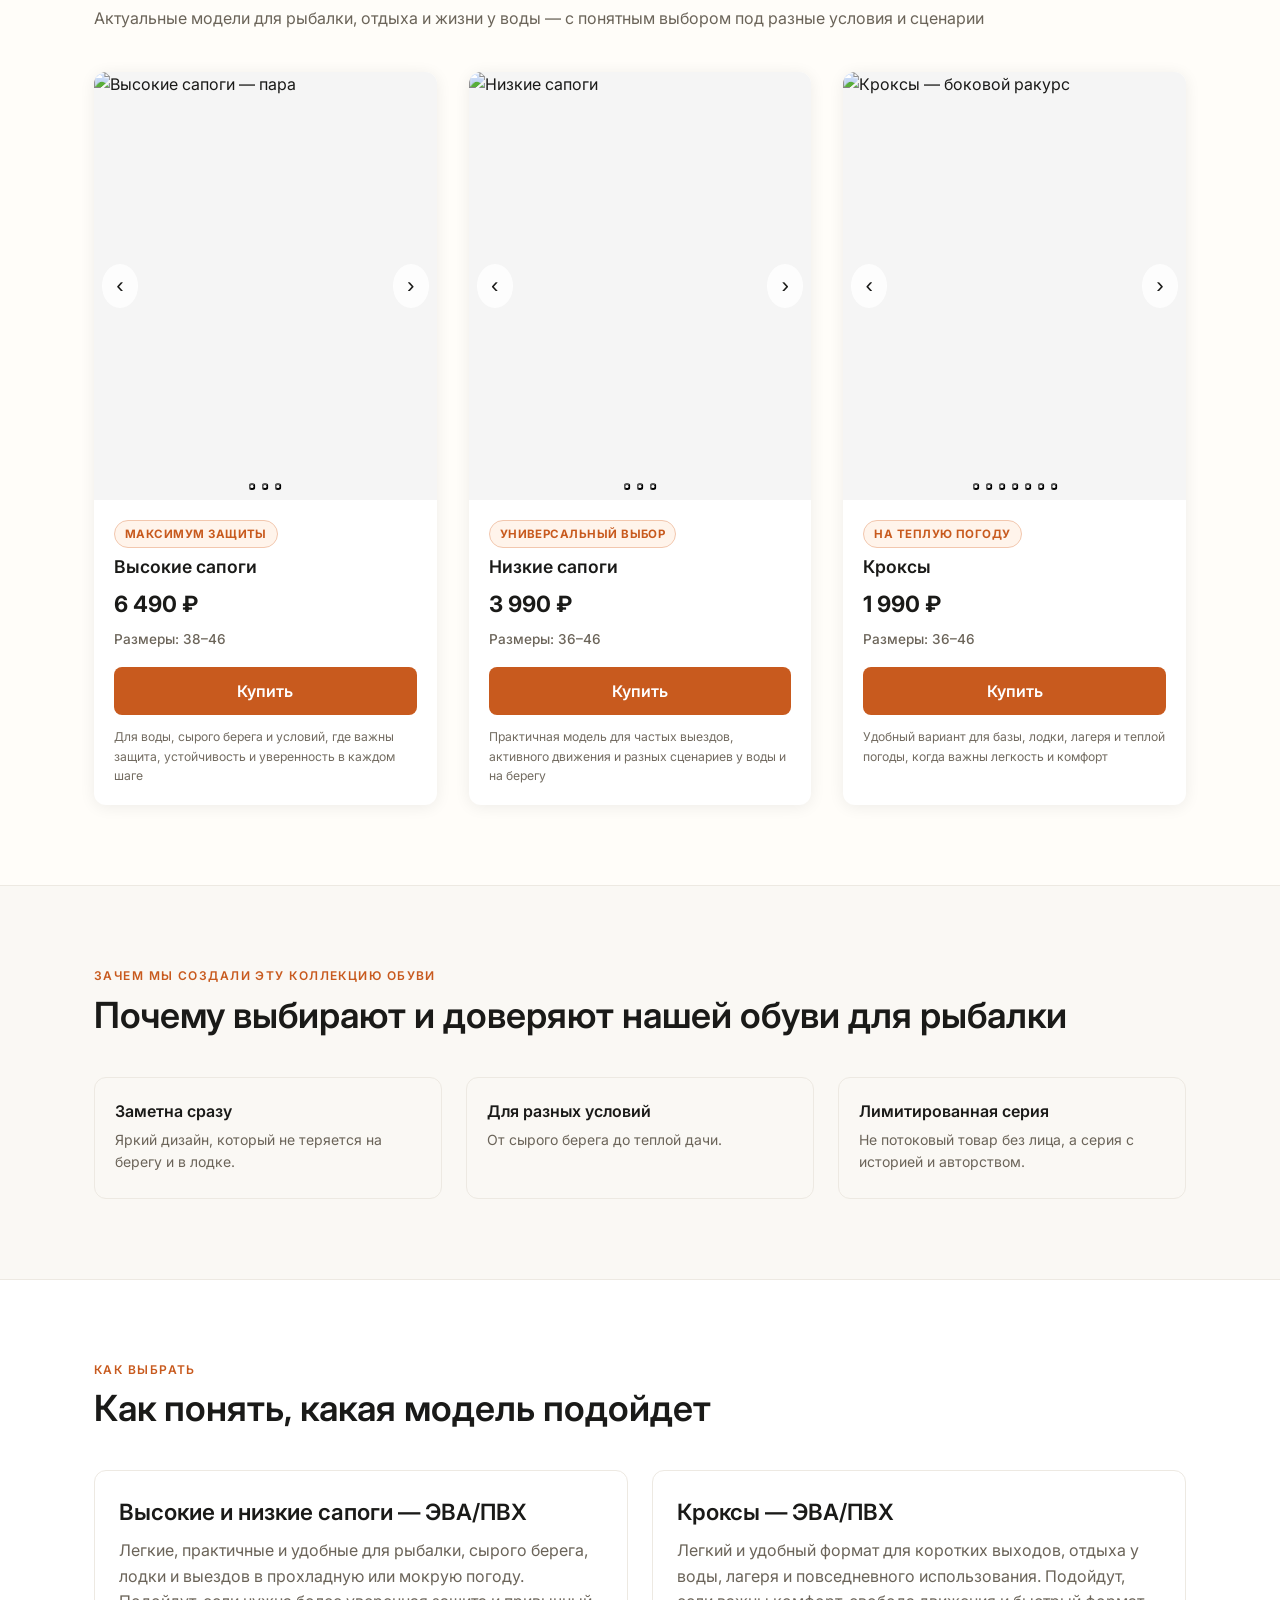
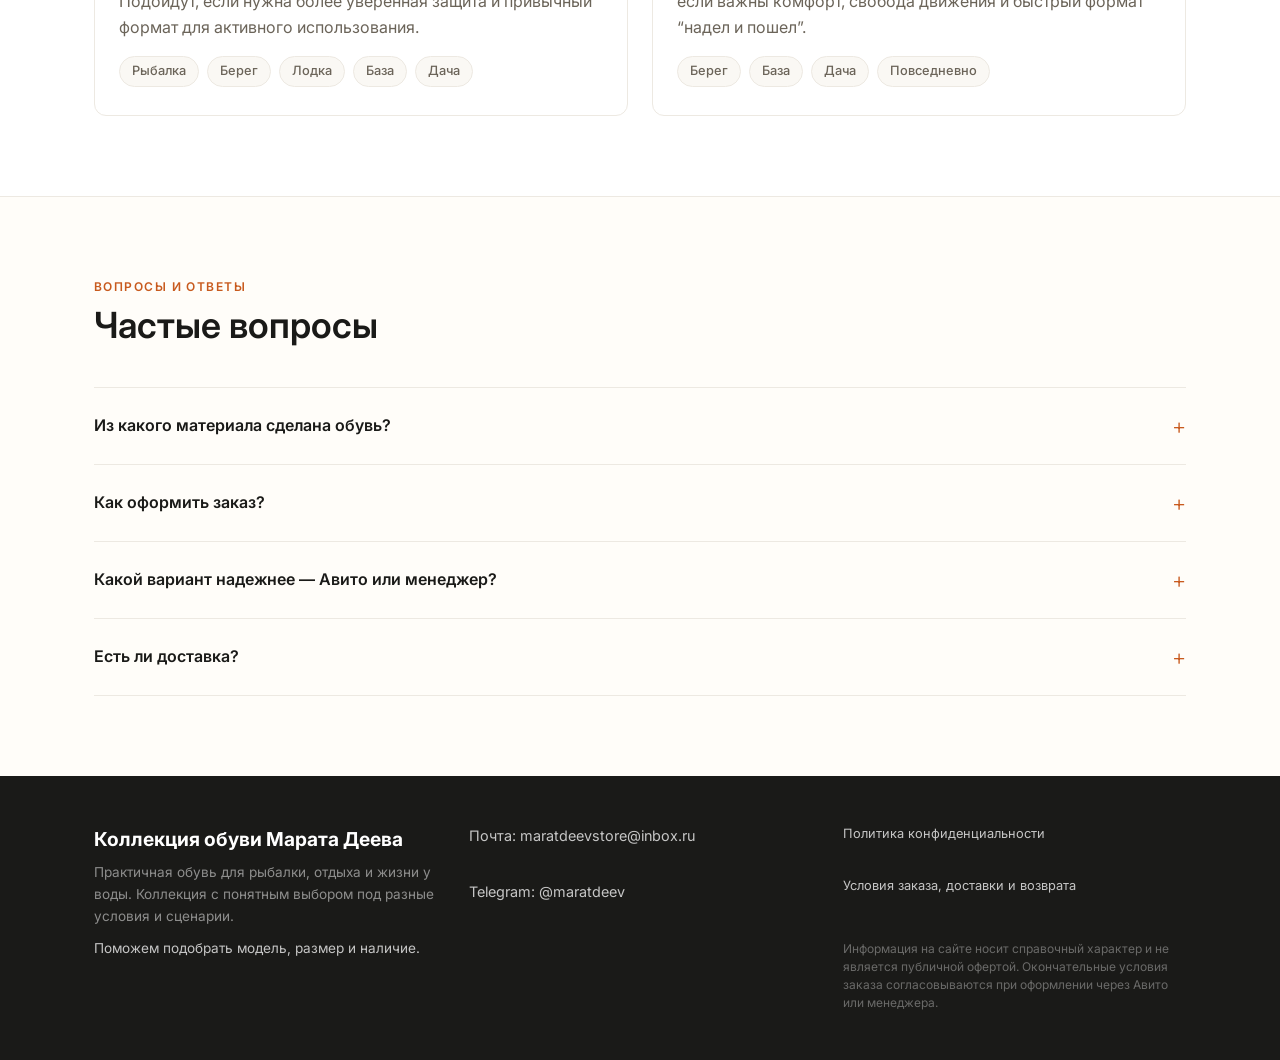
==== commit 8e7baead: "Update index.html" ====
--- a/index.html
+++ b/index.html
@@ -11,7 +11,7 @@
   <meta property="og:title" content="Марат Деев — Уникальная и надежная обувь для рыбалки и отдыха">
   <meta property="og:description" content="Лимитированная серия обуви от рыболова-спортсмена и автора «Диалогов о рыбалке».">
   <meta property="og:type" content="website">
-  <meta property="og:image" content="assets/images/hero-marat.png">
+  <meta property="og:image" content="https://storage.yandexcloud.net/mdeev/hero-marat.png">
   <meta property="og:locale" content="ru_RU">
 
   <!-- Favicon placeholder -->
@@ -56,7 +56,7 @@
   <main>
     <section class="hero" id="hero">
       <div class="hero__media">
-        <img src="assets/images/hero-marat.png" alt="Марат Деев — рыболов-спортсмен" class="hero__img" loading="eager">
+        <img src="https://storage.yandexcloud.net/mdeev/hero-marat.png" alt="Марат Деев — рыболов-спортсмен" class="hero__img" loading="eager">
       </div>
       <div class="hero__content container">
         <span class="section-label">Лимитированная серия</span>
@@ -107,9 +107,9 @@
       <article class="product-card" data-product="boots_high">
         <div class="product-card__slider" data-slider>
           <div class="product-card__slides">
-            <img src="assets/images/sapog_pair.png" alt="Высокие сапоги — пара" loading="lazy">
-            <img src="assets/images/sapog_high_right.png" alt="Высокие сапоги — вид сбоку" loading="lazy">
-            <img src="assets/images/sapog_high_sole.png" alt="Высокие сапоги — подошва" loading="lazy">
+            <img src="https://storage.yandexcloud.net/mdeev/sapog_pair.png" alt="Высокие сапоги — пара" loading="lazy">
+            <img src="https://storage.yandexcloud.net/mdeev/sapog_high_right.png" alt="Высокие сапоги — вид сбоку" loading="lazy">
+            <img src="https://storage.yandexcloud.net/mdeev/sapog_high_sole.png" alt="Высокие сапоги — подошва" loading="lazy">
           </div>
           <button class="product-card__slider-btn product-card__slider-btn--prev" aria-label="Предыдущее фото">&#8249;</button>
           <button class="product-card__slider-btn product-card__slider-btn--next" aria-label="Следующее фото">&#8250;</button>
@@ -129,9 +129,9 @@
       <article class="product-card" data-product="boots_low">
         <div class="product-card__slider" data-slider>
           <div class="product-card__slides">
-            <img src="assets/images/9e265ef2-b90c-4427-9e8e-622b74bcb450.png" alt="Низкие сапоги" loading="lazy">
-            <img src="assets/images/sapog_high_sole-2.png" alt="Низкие сапоги — подошва" loading="lazy">
-            <img src="assets/images/sapog_low_nosok.png" alt="Низкие сапоги — носок" loading="lazy">
+            <img src="https://storage.yandexcloud.net/mdeev/9e265ef2-b90c-4427-9e8e-622b74bcb450.png" alt="Низкие сапоги" loading="lazy">
+            <img src="https://storage.yandexcloud.net/mdeev/sapog_high_sole-2.png" alt="Низкие сапоги — подошва" loading="lazy">
+            <img src="https://storage.yandexcloud.net/mdeev/sapog_low_nosok.png" alt="Низкие сапоги — носок" loading="lazy">
           </div>
           <button class="product-card__slider-btn product-card__slider-btn--prev" aria-label="Предыдущее фото">&#8249;</button>
           <button class="product-card__slider-btn product-card__slider-btn--next" aria-label="Следующее фото">&#8250;</button>
@@ -151,13 +151,13 @@
       <article class="product-card" data-product="crocs">
         <div class="product-card__slider" data-slider>
           <div class="product-card__slides">
-            <img src="assets/images/crocs-1.png" alt="Кроксы — боковой ракурс" loading="lazy">
-            <img src="assets/images/crocs-2.png" alt="Кроксы — ракурс спереди" loading="lazy">
-            <img src="assets/images/crocs-3.png" alt="Кроксы — подошва" loading="lazy">
-            <img src="assets/images/crocs-4.png" alt="Кроксы — вид сзади" loading="lazy">
-            <img src="assets/images/crocs-5.png" alt="Кроксы — вид сверху" loading="lazy">
-            <img src="assets/images/crocs-6.png" alt="Кроксы — правый бок" loading="lazy">
-            <img src="assets/images/crocs-7.png" alt="Кроксы — ракурс 3/4" loading="lazy">
+            <img src="https://storage.yandexcloud.net/mdeev/crocs-1.png" alt="Кроксы — боковой ракурс" loading="lazy">
+            <img src="https://storage.yandexcloud.net/mdeev/crocs-2.png" alt="Кроксы — ракурс спереди" loading="lazy">
+            <img src="https://storage.yandexcloud.net/mdeev/crocs-3.png" alt="Кроксы — подошва" loading="lazy">
+            <img src="https://storage.yandexcloud.net/mdeev/crocs-4.png" alt="Кроксы — вид сзади" loading="lazy">
+            <img src="https://storage.yandexcloud.net/mdeev/crocs-5.png" alt="Кроксы — вид сверху" loading="lazy">
+            <img src="https://storage.yandexcloud.net/mdeev/crocs-6.png" alt="Кроксы — правый бок" loading="lazy">
+            <img src="https://storage.yandexcloud.net/mdeev/crocs-7.png" alt="Кроксы — ракурс 3/4" loading="lazy">
           </div>
           <button class="product-card__slider-btn product-card__slider-btn--prev" aria-label="Предыдущее фото">&#8249;</button>
           <button class="product-card__slider-btn product-card__slider-btn--next" aria-label="Следующее фото">&#8250;</button>
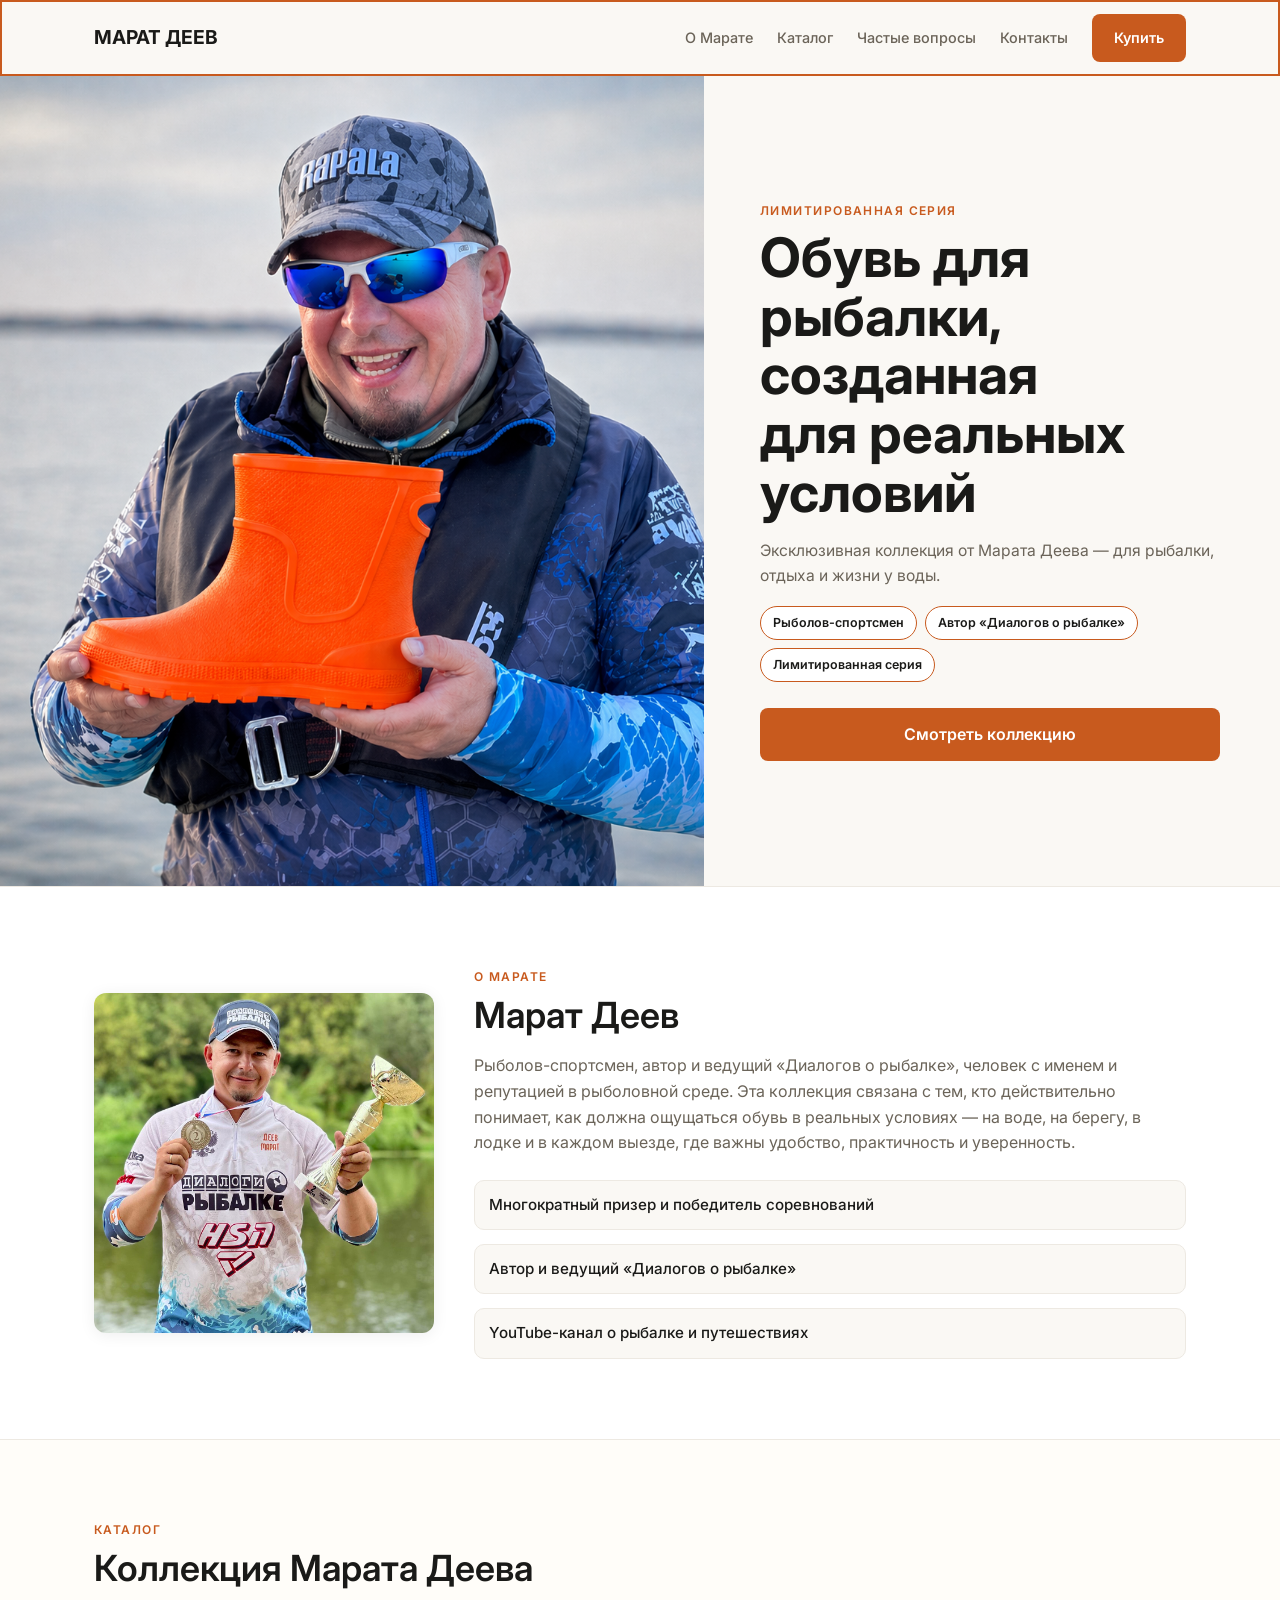
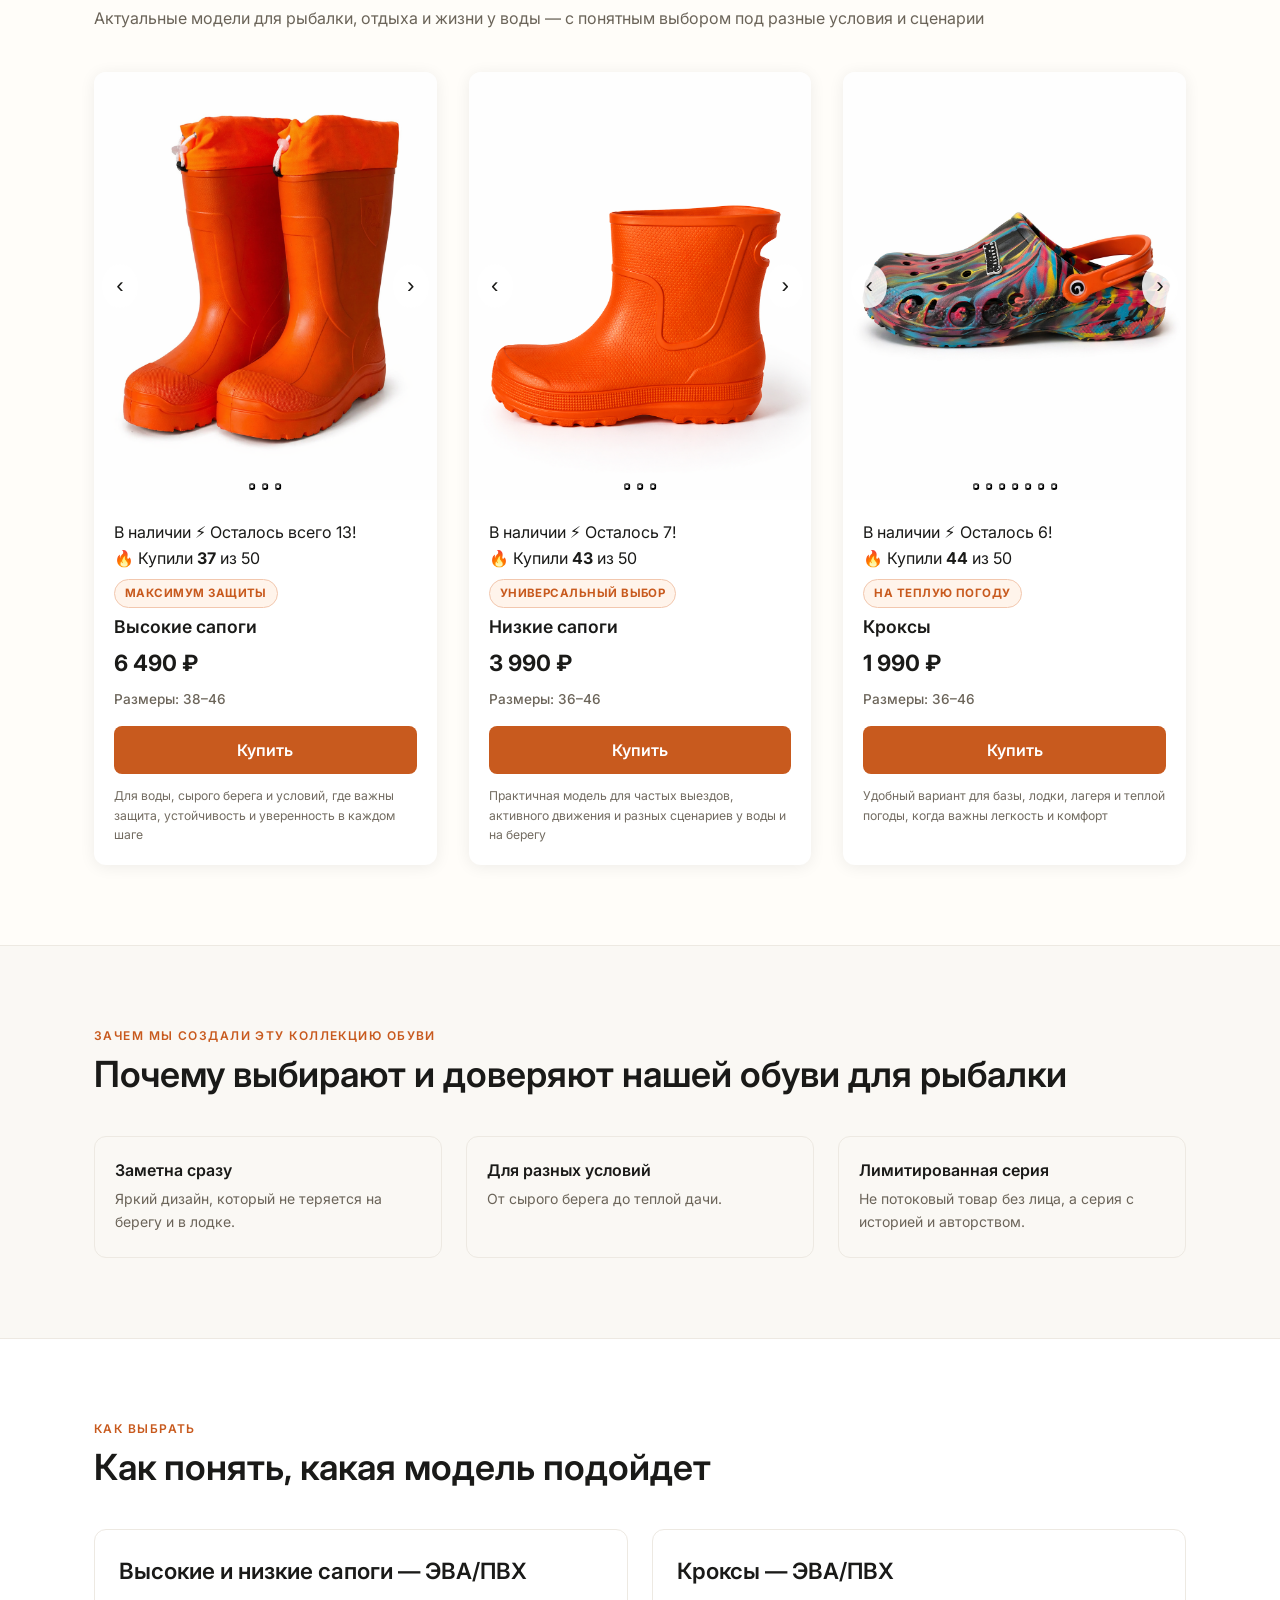
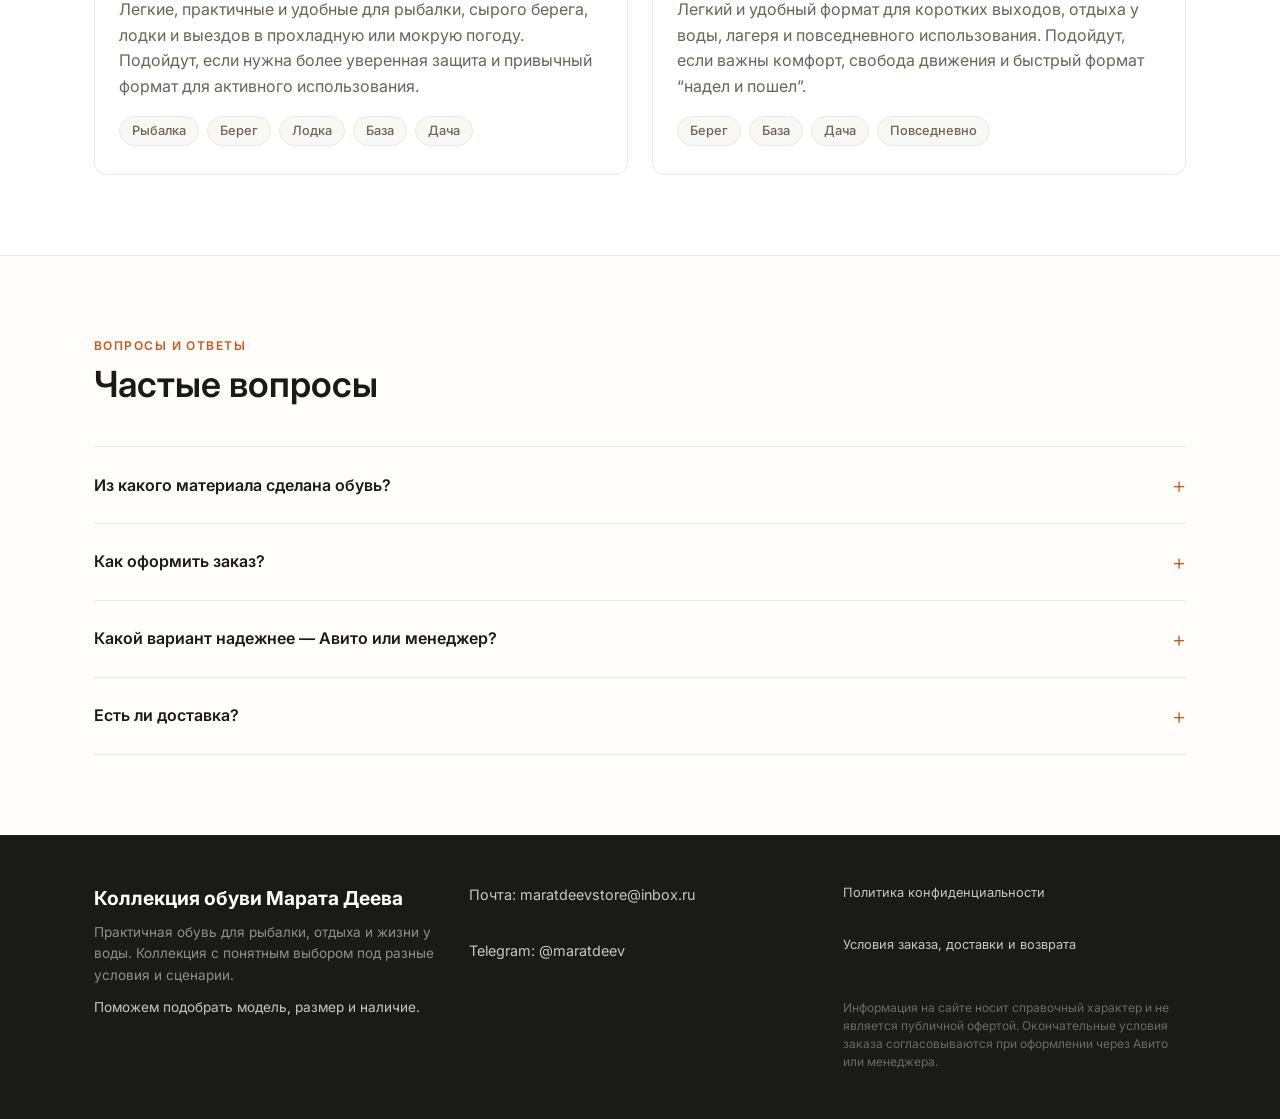
==== commit 06430b84: "Update product card purchase counters and progress bars" ====
--- a/index.html
+++ b/index.html
@@ -11,7 +11,7 @@
   <meta property="og:title" content="Марат Деев — Уникальная и надежная обувь для рыбалки и отдыха">
   <meta property="og:description" content="Лимитированная серия обуви от рыболова-спортсмена и автора «Диалогов о рыбалке».">
   <meta property="og:type" content="website">
-  <meta property="og:image" content="https://storage.yandexcloud.net/mdeev/hero-marat.png">
+  <meta property="og:image" content="assets/images/hero-marat.png">
   <meta property="og:locale" content="ru_RU">
 
   <!-- Favicon placeholder -->
@@ -56,7 +56,7 @@
   <main>
     <section class="hero" id="hero">
       <div class="hero__media">
-        <img src="https://storage.yandexcloud.net/mdeev/hero-marat.png" alt="Марат Деев — рыболов-спортсмен" class="hero__img" loading="eager">
+        <img src="assets/images/hero-marat.png" alt="Марат Деев — рыболов-спортсмен" class="hero__img" loading="eager">
       </div>
       <div class="hero__content container">
         <span class="section-label">Лимитированная серия</span>
@@ -107,15 +107,23 @@
       <article class="product-card" data-product="boots_high">
         <div class="product-card__slider" data-slider>
           <div class="product-card__slides">
-            <img src="https://storage.yandexcloud.net/mdeev/sapog_pair.png" alt="Высокие сапоги — пара" loading="lazy">
-            <img src="https://storage.yandexcloud.net/mdeev/sapog_high_right.png" alt="Высокие сапоги — вид сбоку" loading="lazy">
-            <img src="https://storage.yandexcloud.net/mdeev/sapog_high_sole.png" alt="Высокие сапоги — подошва" loading="lazy">
+            <img src="assets/images/sapog_pair.png" alt="Высокие сапоги — пара" loading="lazy">
+            <img src="assets/images/sapog_high_right.png" alt="Высокие сапоги — вид сбоку" loading="lazy">
+            <img src="assets/images/sapog_high_sole.png" alt="Высокие сапоги — подошва" loading="lazy">
           </div>
           <button class="product-card__slider-btn product-card__slider-btn--prev" aria-label="Предыдущее фото">&#8249;</button>
           <button class="product-card__slider-btn product-card__slider-btn--next" aria-label="Следующее фото">&#8250;</button>
           <div class="product-card__dots"></div>
         </div>
         <div class="product-card__body">
+          <div class="product-counter">
+            <div class="product-counter__row">
+              <span class="product-counter__live">В наличии</span>
+              <span class="product-counter__urgent">⚡ Осталось всего 13!</span>
+            </div>
+            <div class="product-counter__label">🔥 Купили <strong>37</strong> из 50</div>
+            <div class="product-counter__bar"><div class="product-counter__fill" style="width:74%"></div></div>
+          </div>
           <div class="product-card__scenario">Максимум защиты</div>
           <h3 class="product-card__name">Высокие сапоги</h3>
           <div class="product-card__price">6&nbsp;490&nbsp;₽</div>
@@ -129,15 +137,23 @@
       <article class="product-card" data-product="boots_low">
         <div class="product-card__slider" data-slider>
           <div class="product-card__slides">
-            <img src="https://storage.yandexcloud.net/mdeev/9e265ef2-b90c-4427-9e8e-622b74bcb450.png" alt="Низкие сапоги" loading="lazy">
-            <img src="https://storage.yandexcloud.net/mdeev/sapog_high_sole-2.png" alt="Низкие сапоги — подошва" loading="lazy">
-            <img src="https://storage.yandexcloud.net/mdeev/sapog_low_nosok.png" alt="Низкие сапоги — носок" loading="lazy">
+            <img src="assets/images/9e265ef2-b90c-4427-9e8e-622b74bcb450.png" alt="Низкие сапоги" loading="lazy">
+            <img src="assets/images/sapog_high_sole-2.png" alt="Низкие сапоги — подошва" loading="lazy">
+            <img src="assets/images/sapog_low_nosok.png" alt="Низкие сапоги — носок" loading="lazy">
           </div>
           <button class="product-card__slider-btn product-card__slider-btn--prev" aria-label="Предыдущее фото">&#8249;</button>
           <button class="product-card__slider-btn product-card__slider-btn--next" aria-label="Следующее фото">&#8250;</button>
           <div class="product-card__dots"></div>
         </div>
         <div class="product-card__body">
+          <div class="product-counter">
+            <div class="product-counter__row">
+              <span class="product-counter__live">В наличии</span>
+              <span class="product-counter__urgent">⚡ Осталось 7!</span>
+            </div>
+            <div class="product-counter__label">🔥 Купили <strong>43</strong> из 50</div>
+            <div class="product-counter__bar"><div class="product-counter__fill" style="width:86%"></div></div>
+          </div>
           <div class="product-card__scenario">Универсальный выбор</div>
           <h3 class="product-card__name">Низкие сапоги</h3>
           <div class="product-card__price">3&nbsp;990&nbsp;₽</div>
@@ -151,19 +167,27 @@
       <article class="product-card" data-product="crocs">
         <div class="product-card__slider" data-slider>
           <div class="product-card__slides">
-            <img src="https://storage.yandexcloud.net/mdeev/crocs-1.png" alt="Кроксы — боковой ракурс" loading="lazy">
-            <img src="https://storage.yandexcloud.net/mdeev/crocs-2.png" alt="Кроксы — ракурс спереди" loading="lazy">
-            <img src="https://storage.yandexcloud.net/mdeev/crocs-3.png" alt="Кроксы — подошва" loading="lazy">
-            <img src="https://storage.yandexcloud.net/mdeev/crocs-4.png" alt="Кроксы — вид сзади" loading="lazy">
-            <img src="https://storage.yandexcloud.net/mdeev/crocs-5.png" alt="Кроксы — вид сверху" loading="lazy">
-            <img src="https://storage.yandexcloud.net/mdeev/crocs-6.png" alt="Кроксы — правый бок" loading="lazy">
-            <img src="https://storage.yandexcloud.net/mdeev/crocs-7.png" alt="Кроксы — ракурс 3/4" loading="lazy">
+            <img src="assets/images/crocs-1.png" alt="Кроксы — боковой ракурс" loading="lazy">
+            <img src="assets/images/crocs-2.png" alt="Кроксы — ракурс спереди" loading="lazy">
+            <img src="assets/images/crocs-3.png" alt="Кроксы — подошва" loading="lazy">
+            <img src="assets/images/crocs-4.png" alt="Кроксы — вид сзади" loading="lazy">
+            <img src="assets/images/crocs-5.png" alt="Кроксы — вид сверху" loading="lazy">
+            <img src="assets/images/crocs-6.png" alt="Кроксы — правый бок" loading="lazy">
+            <img src="assets/images/crocs-7.png" alt="Кроксы — ракурс 3/4" loading="lazy">
           </div>
           <button class="product-card__slider-btn product-card__slider-btn--prev" aria-label="Предыдущее фото">&#8249;</button>
           <button class="product-card__slider-btn product-card__slider-btn--next" aria-label="Следующее фото">&#8250;</button>
           <div class="product-card__dots"></div>
         </div>
         <div class="product-card__body">
+          <div class="product-counter">
+            <div class="product-counter__row">
+              <span class="product-counter__live">В наличии</span>
+              <span class="product-counter__urgent">⚡ Осталось 6!</span>
+            </div>
+            <div class="product-counter__label">🔥 Купили <strong>44</strong> из 50</div>
+            <div class="product-counter__bar"><div class="product-counter__fill" style="width:88%"></div></div>
+          </div>
           <div class="product-card__scenario">На теплую погоду</div>
           <h3 class="product-card__name">Кроксы</h3>
           <div class="product-card__price">1&nbsp;990&nbsp;₽</div>
@@ -280,79 +304,37 @@
   </div>
 </footer>
   <!-- BUY POPUP -->
-<div class="popup-overlay" id="buyPopup" role="dialog" aria-modal="true" aria-label="Оставить заявку" hidden>
-  <div class="popup popup--form">
+<div class="popup-overlay" id="buyPopup" role="dialog" aria-modal="true" aria-label="Купить товар" hidden>
+  <div class="popup">
     <button class="popup__close" id="popupClose" aria-label="Закрыть">&#10005;</button>
-    <h3 class="popup__title">Оставьте заявку</h3>
-    <p class="popup__subtitle">Мы свяжемся с вами и поможем оформить заказ</p>
-
-    <form class="lead-form" id="leadForm" novalidate>
-      <div class="lead-form__field">
-        <label for="lf-firstname">Имя <span aria-hidden="true">*</span></label>
-        <input type="text" id="lf-firstname" name="firstname" placeholder="Иван" required autocomplete="given-name">
-      </div>
-
-      <div class="lead-form__field">
-        <label for="lf-phone">Телефон <span aria-hidden="true">*</span></label>
-        <input type="tel" id="lf-phone" name="phone" placeholder="+7 900 000-00-00" autocomplete="tel">
-      </div>
-
-      <div class="lead-form__field">
-        <label for="lf-email">Email <span aria-hidden="true">*</span></label>
-        <input type="email" id="lf-email" name="email" placeholder="example@mail.ru" required autocomplete="email">
-      </div>
-
-      <div class="lead-form__field">
-        <label for="lf-product">Желаемый товар <span aria-hidden="true">*</span></label>
-        <select id="lf-product" name="product" required>
-          <option value="">— Выберите модель —</option>
-          <option value="Высокие сапоги">Высокие сапоги — 6 490 ₽</option>
-          <option value="Низкие сапоги">Низкие сапоги — 3 990 ₽</option>
-          <option value="Кроксы">Кроксы — 2 490 ₽</option>
-        </select>
-      </div>
-
-      <div class="lead-form__row">
-        <div class="lead-form__field">
-          <label for="lf-size">Размер <span aria-hidden="true">*</span></label>
-          <input type="number" id="lf-size" name="size" placeholder="42" min="36" max="46" required>
-        </div>
-        <div class="lead-form__field">
-          <label for="lf-qty">Количество <span aria-hidden="true">*</span></label>
-          <input type="number" id="lf-qty" name="quantity" placeholder="1" min="1" max="99" value="1" required>
-        </div>
-      </div>
-
-      <p class="lead-form__error" id="lfError" hidden></p>
-
-      <div class="lead-form__consent" id="lfConsentBox">
-        <input type="checkbox" id="lf-consent" name="consent" required>
-        <label for="lf-consent" class="lead-form__consent-text">
-          Я соглашаюсь на обработку персональных данных в соответствии с
-          <a href="privacy.html" target="_blank">Политикой конфиденциальности</a>
-        </label>
-      </div>
-
-      <button type="submit" class="btn lead-form__submit" id="lfSubmit">Отправить заявку</button>
-    </form>
-
-    <div class="lead-form__success" id="lfSuccess" hidden>
-      <p class="lead-form__success-icon">✓</p>
-      <h4>Заявка отправлена!</h4>
-      <p>Продажи начнутся 25 апреля в 20:00 по Москве и мы сразу сообщим Вам об этом!</p>
+
+    <!-- Level 1 -->
+    <div class="popup__level" id="popupLevel1">
+      <h3 class="popup__title">Как хотите заказать?</h3>
+      <p class="popup__subtitle" id="popupProductName"></p>
+      <div class="popup__actions">
+        <button class="btn popup__btn-avito" id="popupAvitoBtn">
+          Заказать на Авито
+        </button>
+        <button class="btn btn--ghost popup__btn-manager" id="popupManagerBtn">
+          Заказать через менеджера
+        </button>
+      </div>
+    </div>
+
+    <!-- Level 2 -->
+    <div class="popup__level popup__level--hidden" id="popupLevel2">
+      <button class="popup__back" id="popupBack">&#8592; Назад</button>
+      <h3 class="popup__title">Выберите мессенджер</h3>
+      <p class="popup__subtitle">Мы ответим и поможем оформить заказ</p>
+      <div class="popup__actions popup__actions--column">
+        <a class="btn popup__btn-vk" id="popupVkBtn" target="_blank" rel="noopener">ВКонтакте</a>
+        <a class="btn popup__btn-tg" id="popupTgBtn" target="_blank" rel="noopener">Telegram</a>
+        <a class="btn popup__btn-wa" id="popupWaBtn" target="_blank" rel="noopener">WhatsApp</a>
+      </div>
     </div>
   </div>
 </div>
-  <div id="cookieBanner" class="cookie-banner" hidden>
-    <p class="cookie-banner__text">
-      Мы используем cookie и Яндекс.Метрику для работы сайта и анализа посещаемости.
-      Продолжая пользоваться сайтом, вы соглашаетесь с обработкой данных в соответствии с
-      <a href="privacy.html">Политикой конфиденциальности</a>.
-    </p>
-    <button id="cookieAccept" class="cookie-banner__btn">Принять</button>
-  </div>
-
   <script src="js/main.js"></script>
-  <script src="js/presale.js"></script>
 </body>
 </html>
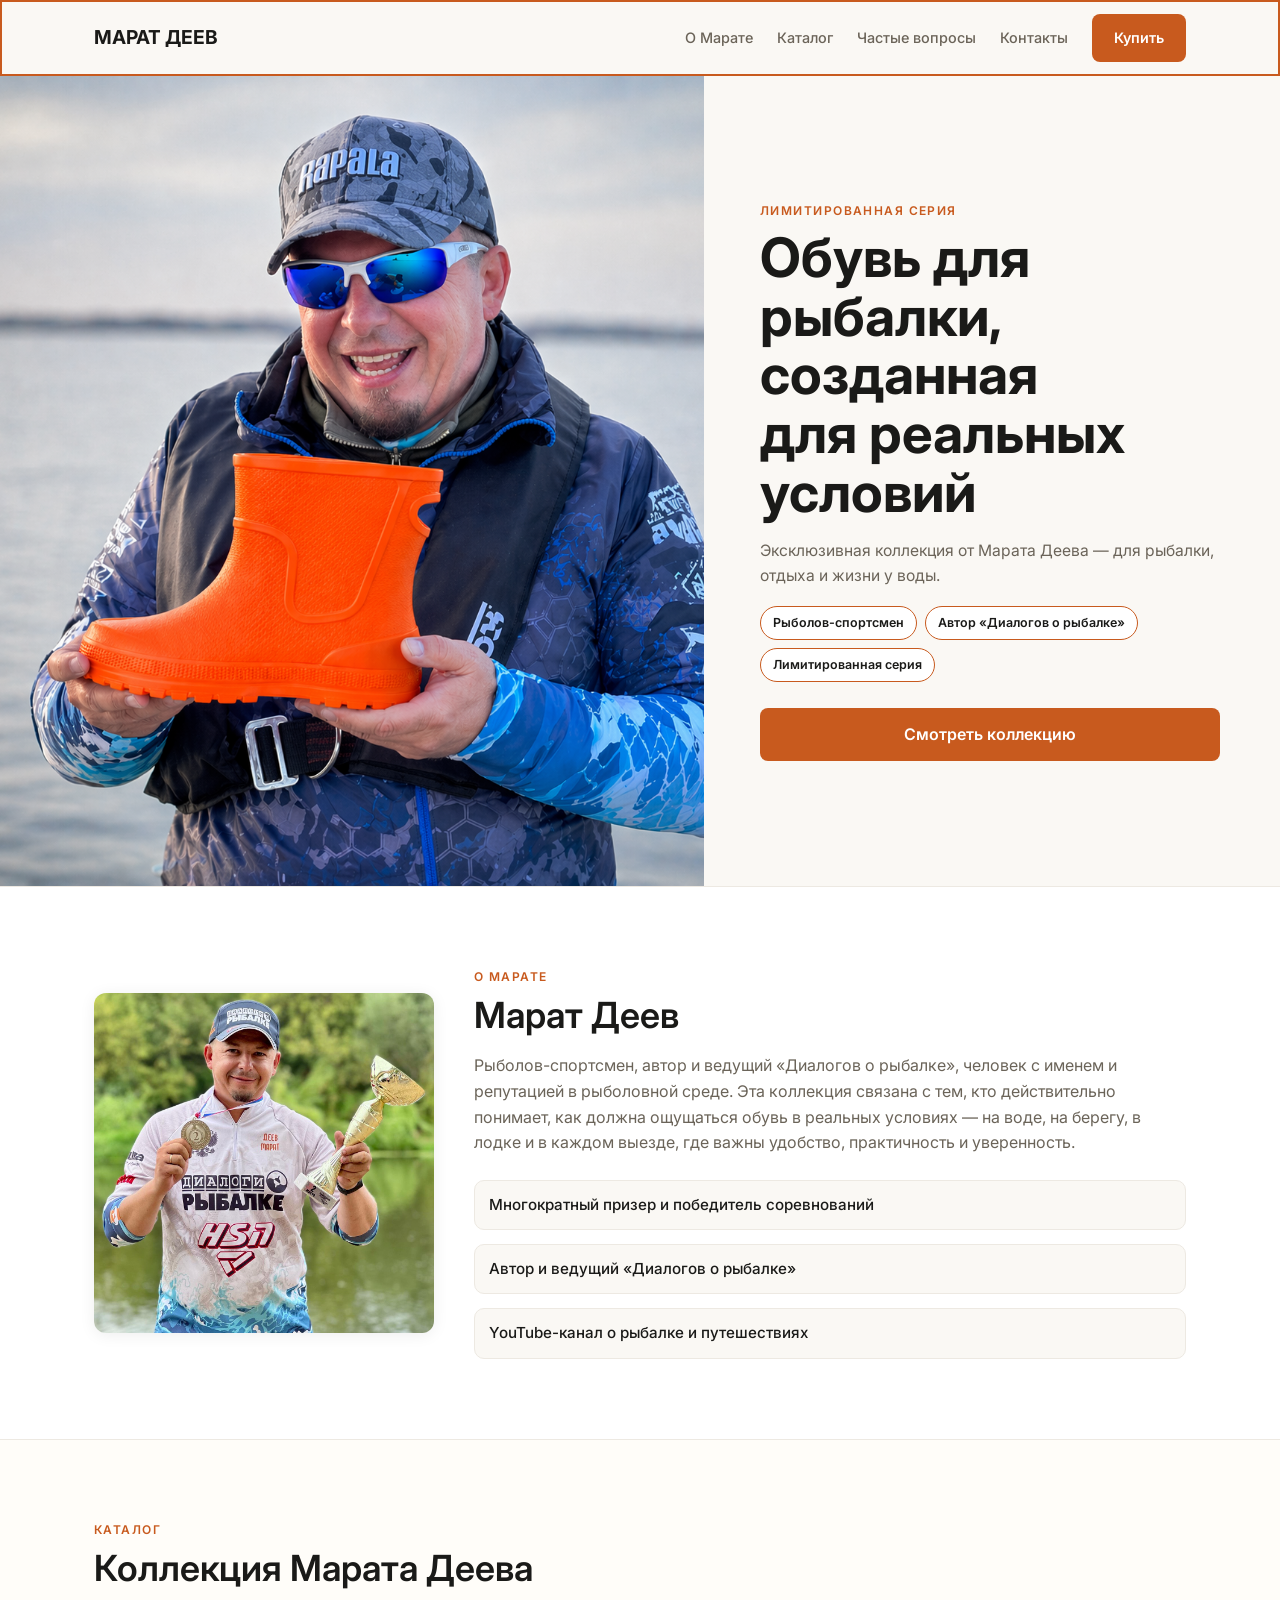
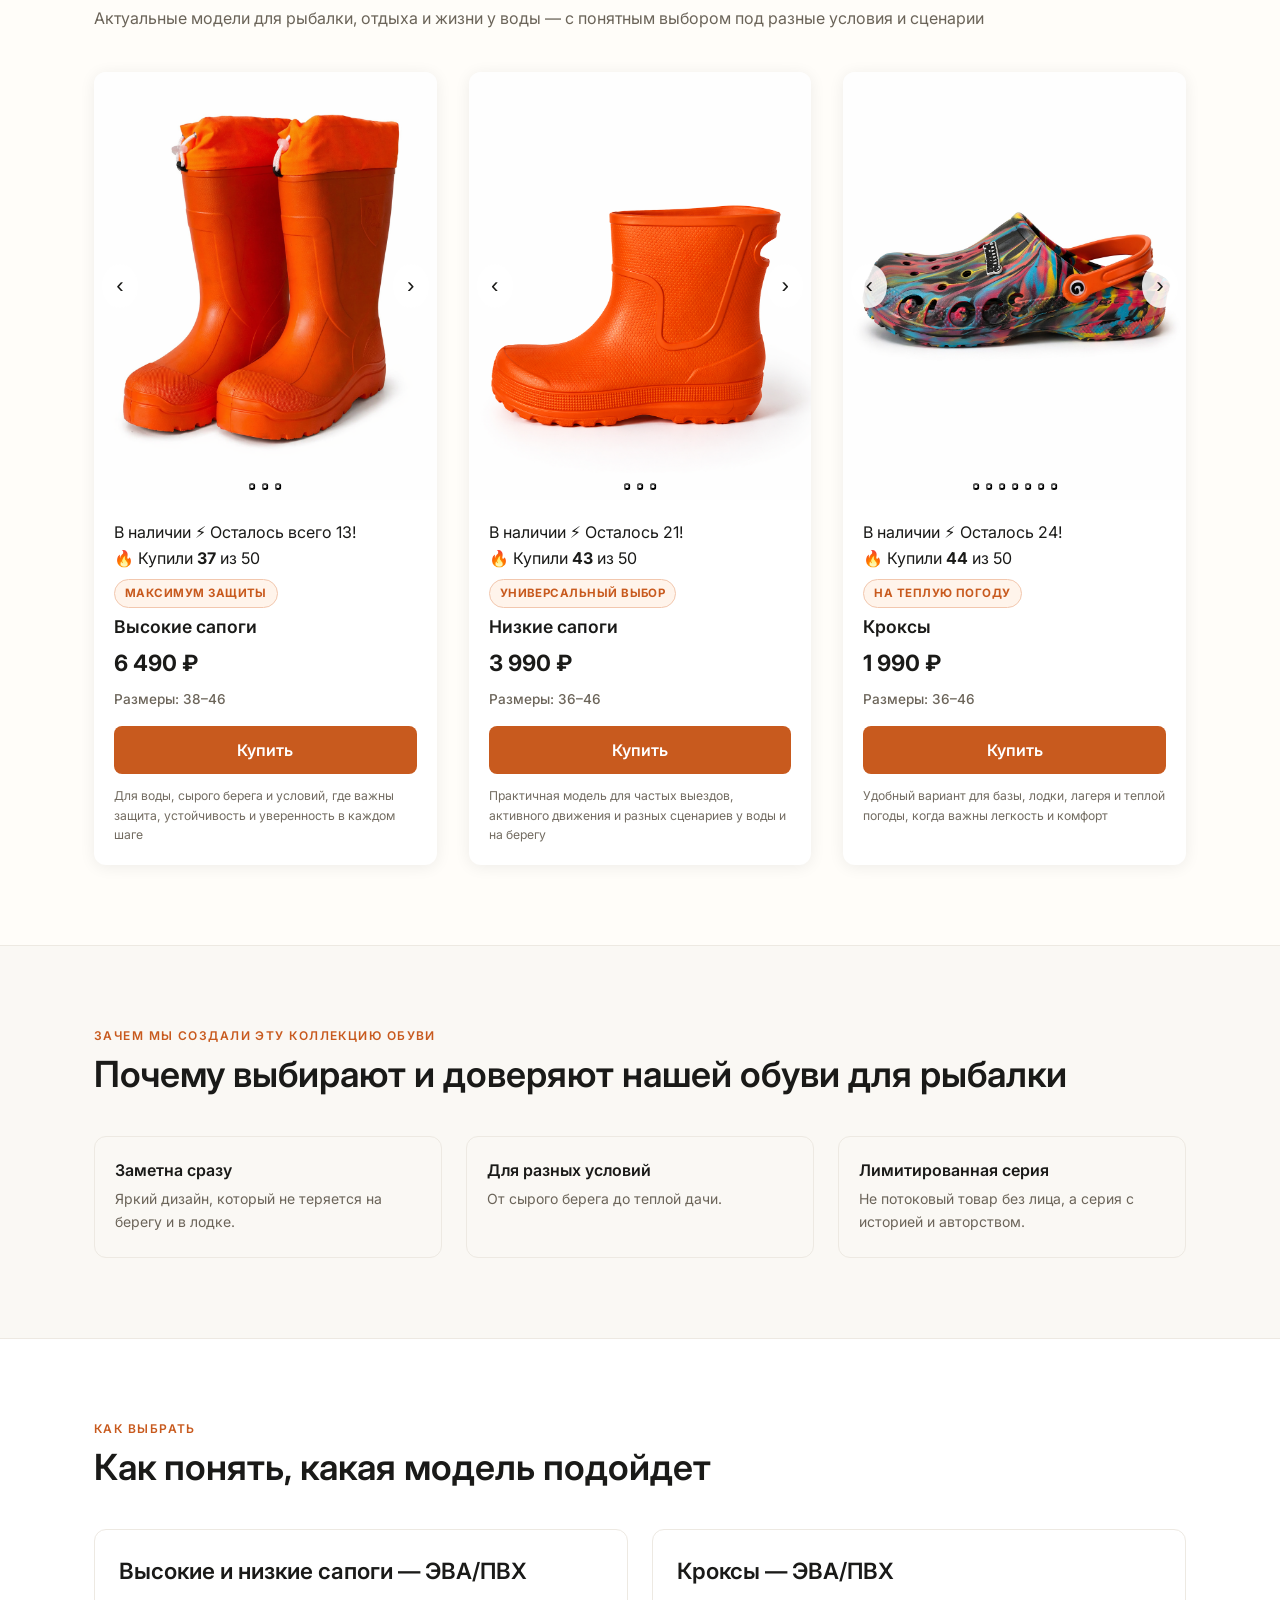
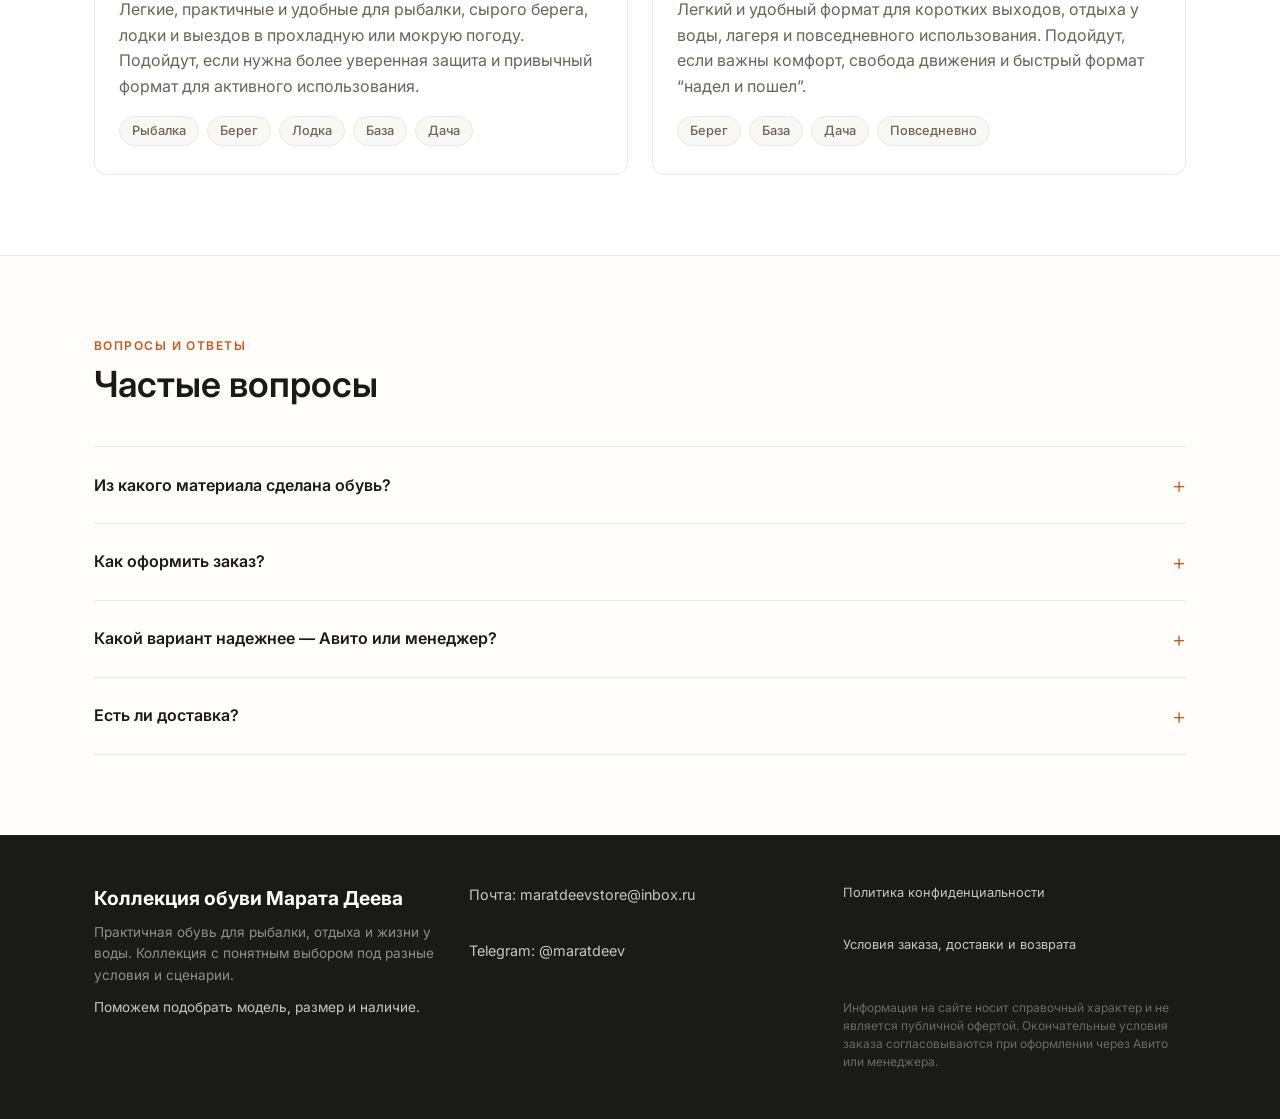
==== commit fa6311ae: "Adjust counters without changing stock label copy" ====
--- a/index.html
+++ b/index.html
@@ -149,7 +149,7 @@
           <div class="product-counter">
             <div class="product-counter__row">
               <span class="product-counter__live">В наличии</span>
-              <span class="product-counter__urgent">⚡ Осталось 7!</span>
+              <span class="product-counter__urgent">⚡ Осталось 21!</span>
             </div>
             <div class="product-counter__label">🔥 Купили <strong>43</strong> из 50</div>
             <div class="product-counter__bar"><div class="product-counter__fill" style="width:86%"></div></div>
@@ -183,7 +183,7 @@
           <div class="product-counter">
             <div class="product-counter__row">
               <span class="product-counter__live">В наличии</span>
-              <span class="product-counter__urgent">⚡ Осталось 6!</span>
+              <span class="product-counter__urgent">⚡ Осталось 24!</span>
             </div>
             <div class="product-counter__label">🔥 Купили <strong>44</strong> из 50</div>
             <div class="product-counter__bar"><div class="product-counter__fill" style="width:88%"></div></div>
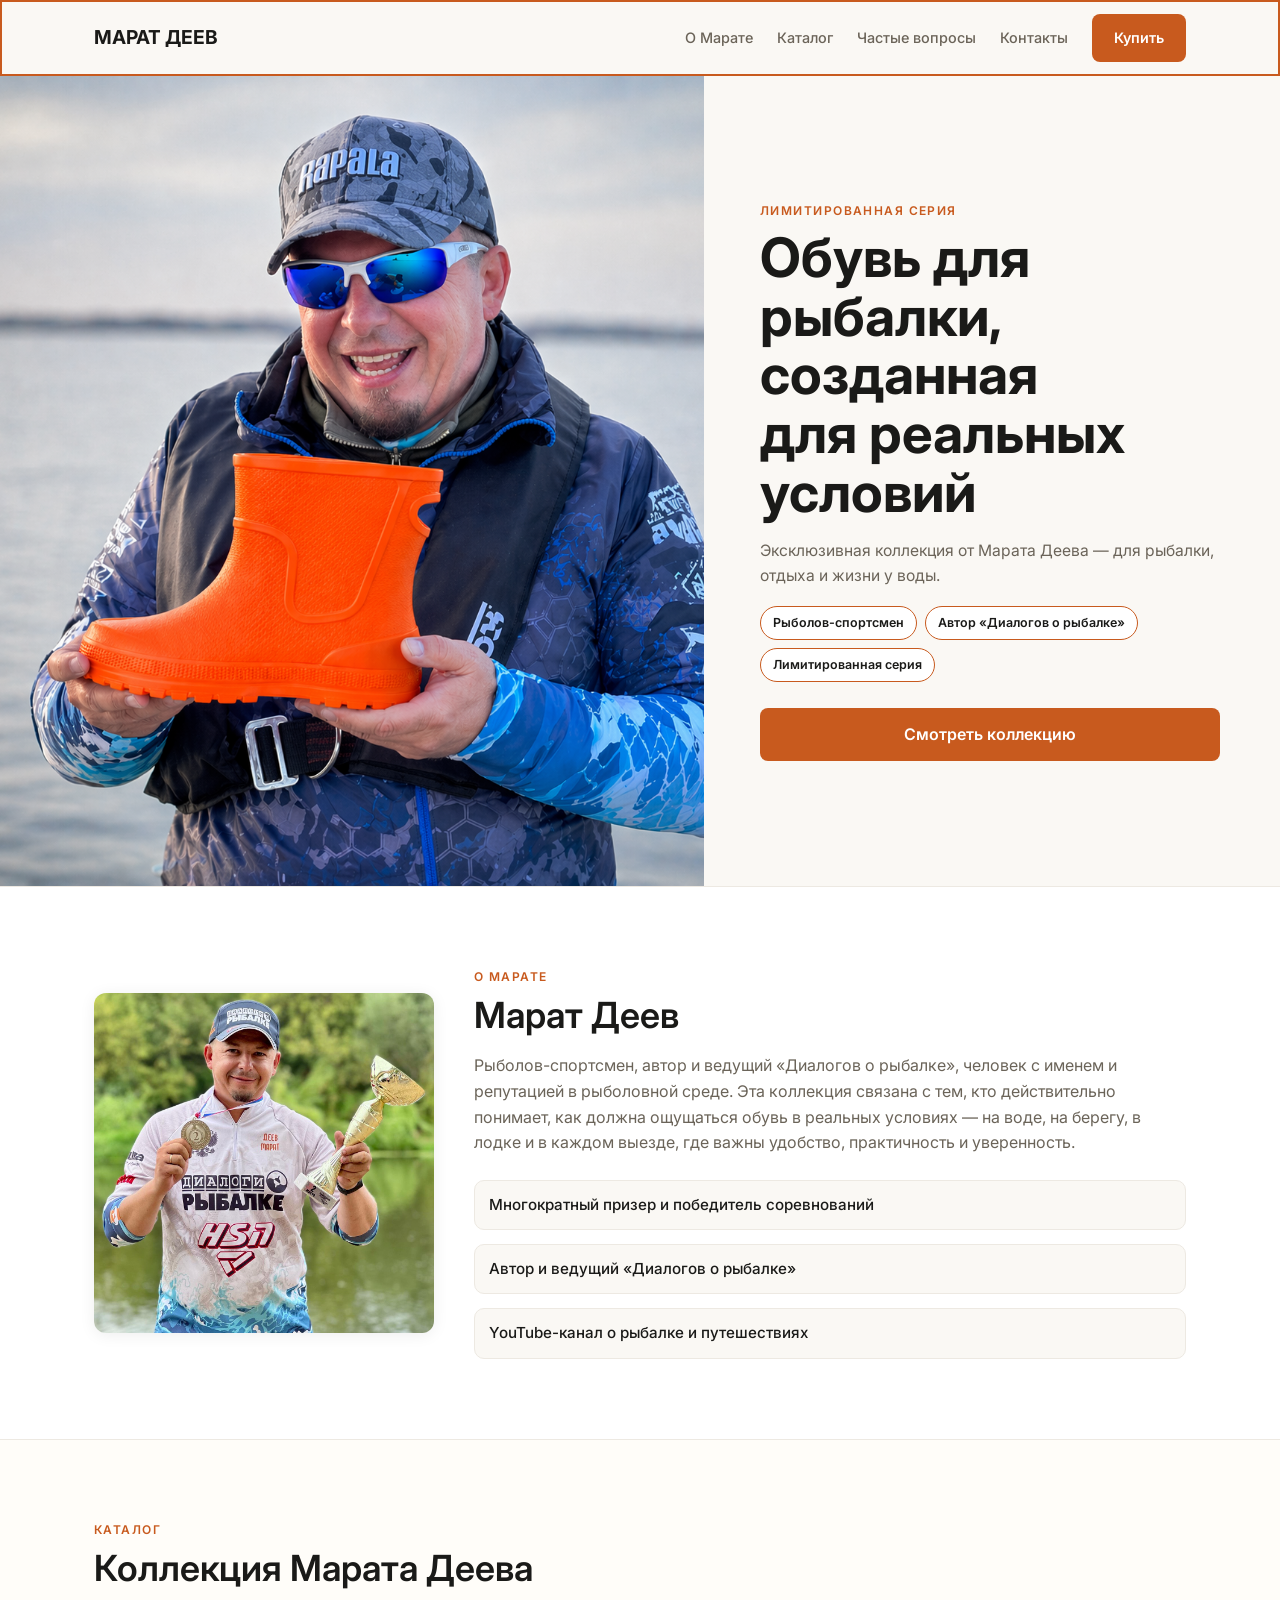
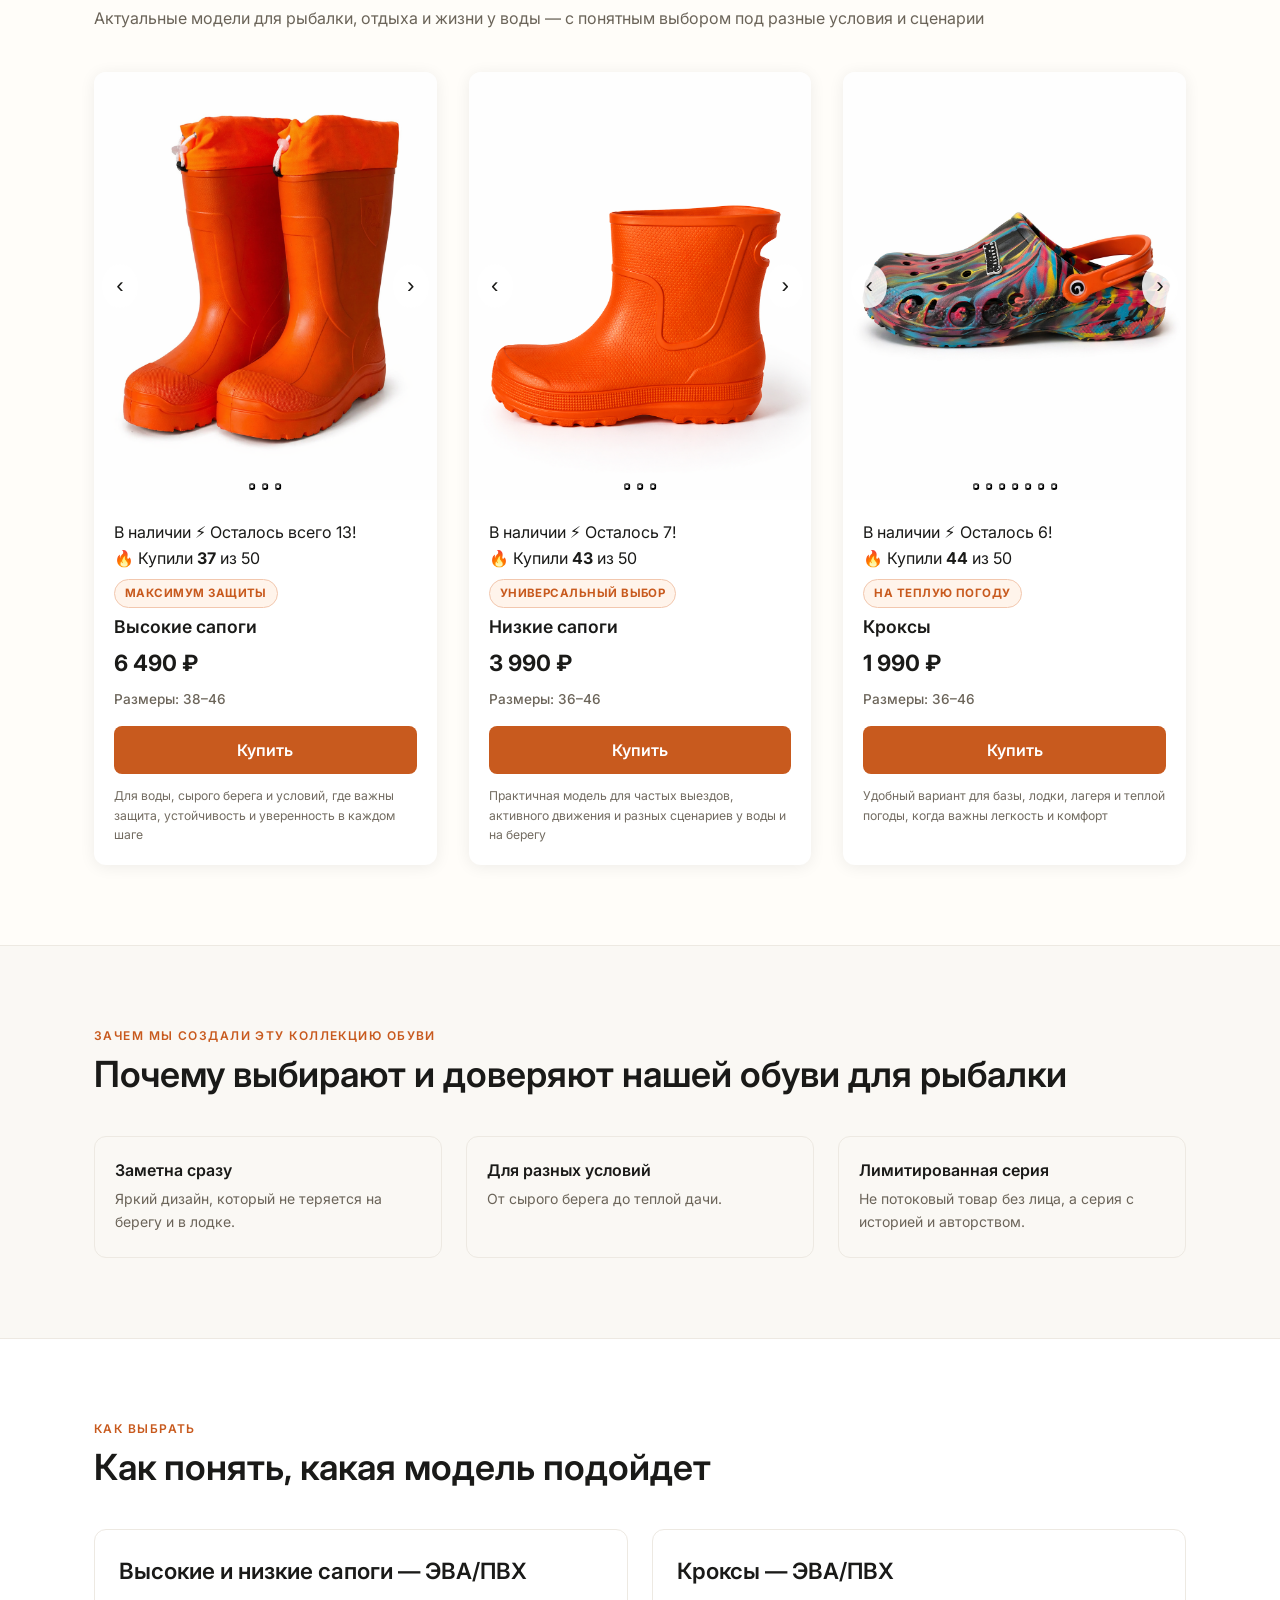
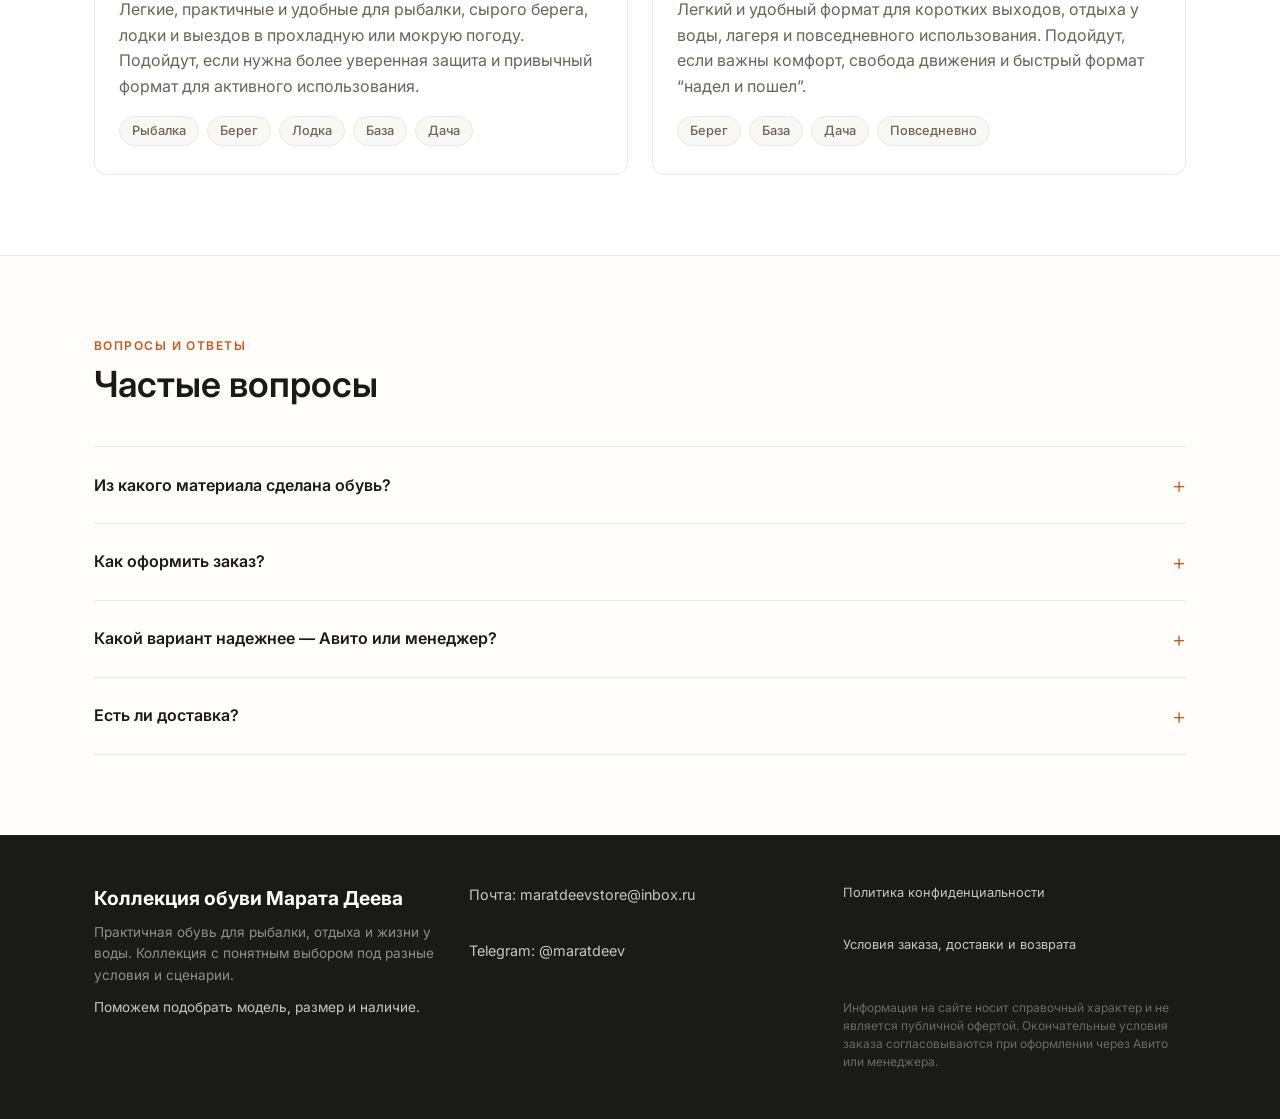
==== commit b5a0a796: "Sync remaining stock labels with updated purchase counters" ====
--- a/index.html
+++ b/index.html
@@ -149,7 +149,7 @@
           <div class="product-counter">
             <div class="product-counter__row">
               <span class="product-counter__live">В наличии</span>
-              <span class="product-counter__urgent">⚡ Осталось 21!</span>
+              <span class="product-counter__urgent">⚡ Осталось 7!</span>
             </div>
             <div class="product-counter__label">🔥 Купили <strong>43</strong> из 50</div>
             <div class="product-counter__bar"><div class="product-counter__fill" style="width:86%"></div></div>
@@ -183,7 +183,7 @@
           <div class="product-counter">
             <div class="product-counter__row">
               <span class="product-counter__live">В наличии</span>
-              <span class="product-counter__urgent">⚡ Осталось 24!</span>
+              <span class="product-counter__urgent">⚡ Осталось 6!</span>
             </div>
             <div class="product-counter__label">🔥 Купили <strong>44</strong> из 50</div>
             <div class="product-counter__bar"><div class="product-counter__fill" style="width:88%"></div></div>
